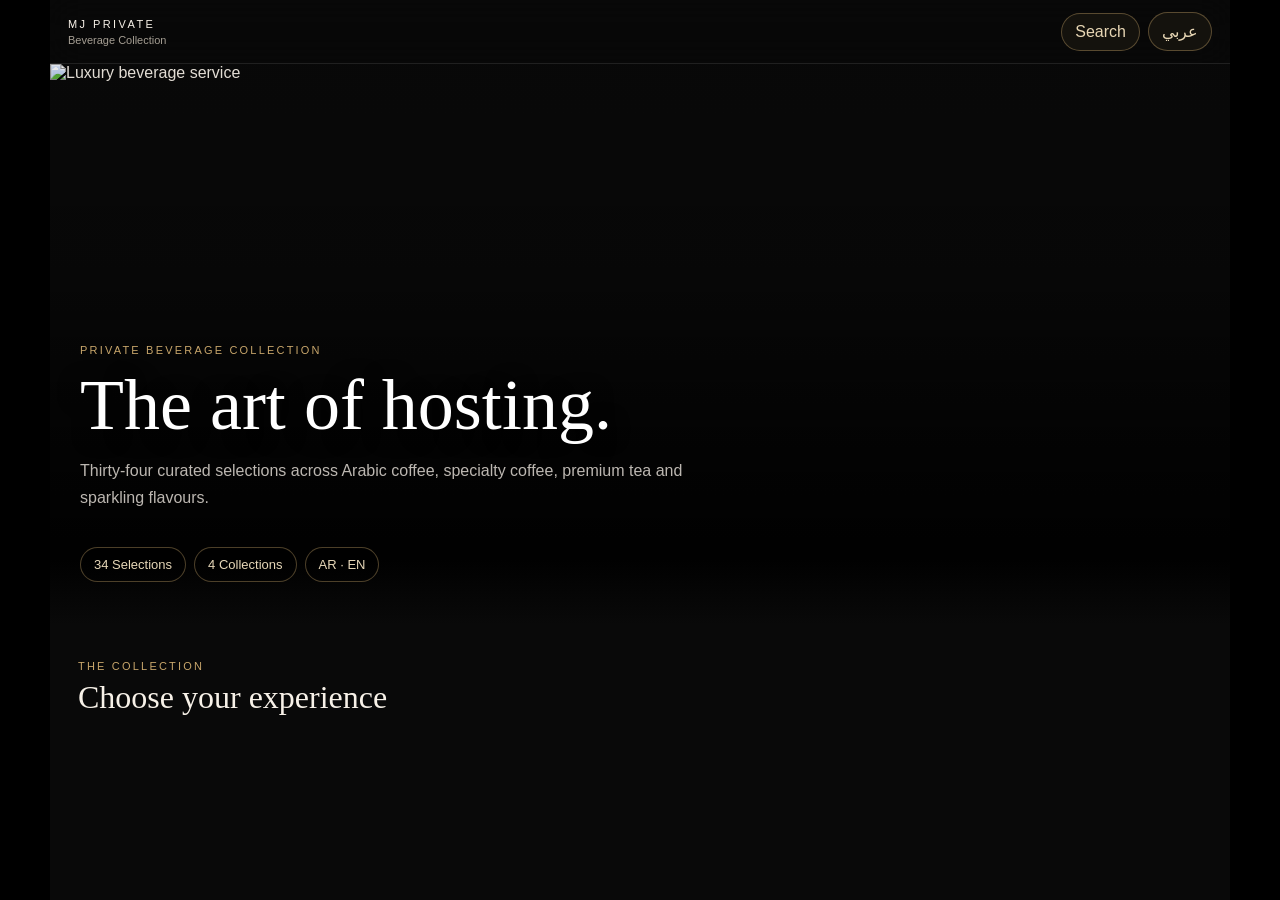
==== beverage-menu/index.html @ 1d6dca9a "Add interactive beverage menu page" ====
<!doctype html>
<html lang="en">
<head>
<meta charset="utf-8">
<meta name="viewport" content="width=device-width,initial-scale=1,viewport-fit=cover">
<meta name="theme-color" content="#090909">
<meta name="apple-mobile-web-app-capable" content="yes">
<meta name="apple-mobile-web-app-status-bar-style" content="black-translucent">
<meta name="apple-mobile-web-app-title" content="MJ Beverage">
<title>MJ Private Beverage Collection</title>
<style>
:root{--bg:#090909;--panel:#101010;--text:#f7f1e8;--muted:#a59e93;--gold:#c8a66b;--line:rgba(255,255,255,.10)}
*{box-sizing:border-box}html{background:#000}body{margin:0;background:#000;color:var(--text);font-family:-apple-system,BlinkMacSystemFont,"SF Pro Display","Segoe UI",sans-serif}button,input{font:inherit}button{color:inherit}.app{min-height:100svh;background:var(--bg);max-width:1180px;margin:auto;overflow:hidden}.top{position:sticky;top:0;z-index:30;display:flex;align-items:center;justify-content:space-between;padding:calc(12px + env(safe-area-inset-top)) 18px 12px;background:rgba(8,8,8,.78);backdrop-filter:blur(18px);border-bottom:1px solid var(--line)}.brand{font-size:11px;letter-spacing:.22em}.crumb{font-size:11px;color:var(--muted);margin-top:4px}.actions{display:flex;gap:8px;align-items:center}.pill,.back{border:1px solid rgba(200,166,107,.38);background:rgba(200,166,107,.07);color:#e7d6b4;border-radius:999px;padding:9px 13px}.back{width:38px;height:38px;padding:0}.hero{position:relative;min-height:64svh;overflow:hidden}.hero img{position:absolute;inset:0;width:100%;height:100%;object-fit:cover}.hero:after{content:"";position:absolute;inset:0;background:linear-gradient(180deg,rgba(0,0,0,.08),rgba(0,0,0,.20) 35%,rgba(0,0,0,.93) 88%,#090909)}.heroCopy{position:relative;z-index:2;min-height:64svh;padding:30px 22px;display:flex;flex-direction:column;justify-content:flex-end}.eyebrow{font-size:11px;letter-spacing:.20em;text-transform:uppercase;color:var(--gold)}h1,h2,h3{font-family:Georgia,"Times New Roman",serif;font-weight:400;margin:0}.hero h1{font-size:clamp(42px,11vw,72px);line-height:.98;margin-top:14px;text-shadow:0 4px 22px #000;color:#fff}.lead{color:rgba(247,241,232,.76);line-height:1.7;max-width:620px}.metrics{display:flex;gap:8px;flex-wrap:wrap;margin-top:20px}.chip{border:1px solid rgba(200,166,107,.38);border-radius:999px;padding:9px 13px;color:#e6d7b8;font-size:13px;background:rgba(0,0,0,.24)}.section{padding:28px 18px 40px}.sectionTitle{font-size:32px;margin-top:7px}.grid{display:grid;grid-template-columns:1fr;gap:14px;margin-top:18px}.card{position:relative;min-height:230px;border:1px solid var(--line);border-radius:24px;overflow:hidden;background:#111;text-align:left;padding:0;cursor:pointer}.card img{position:absolute;inset:0;width:100%;height:100%;object-fit:cover;transition:transform .7s ease}.card:after{content:"";position:absolute;inset:0;background:linear-gradient(180deg,rgba(0,0,0,.04),rgba(0,0,0,.28) 42%,rgba(0,0,0,.94))}.cardCopy{position:absolute;z-index:2;left:18px;right:18px;bottom:17px}.cardTitle{font-family:Georgia,serif;font-size:30px;margin-top:7px}.cardText{color:rgba(255,255,255,.62);font-size:14px;margin-top:7px;line-height:1.5}.subGrid{display:grid;grid-template-columns:1fr;gap:12px;margin-top:18px}.subCard{background:#111;border:1px solid var(--line);border-radius:20px;padding:18px;text-align:left;cursor:pointer}.subCard h3{font-size:24px;margin-top:7px}.subCard p{margin:8px 0 0;color:var(--muted);line-height:1.55;font-size:14px}.list{margin-top:18px}.row{display:grid;grid-template-columns:72px 1fr auto;gap:12px;align-items:center;width:100%;padding:13px 0;border:0;border-bottom:1px solid var(--line);background:transparent;text-align:left;cursor:pointer}.thumb{width:72px;height:72px;border-radius:18px;object-fit:cover;border:1px solid var(--line)}.name{font-size:16px}.meta{font-size:12px;color:var(--muted);margin-top:6px;line-height:1.5}.num{font-size:11px;color:var(--gold);border:1px solid rgba(200,166,107,.30);padding:6px 8px;border-radius:999px}.detailHero{height:42svh;min-height:280px;position:relative;overflow:hidden}.detailHero img{width:100%;height:100%;object-fit:cover}.detailHero:after{content:"";position:absolute;inset:0;background:linear-gradient(180deg,rgba(0,0,0,.03),rgba(0,0,0,.18) 55%,#090909)}.detailHead{position:relative;margin-top:-92px;padding:0 18px 20px;z-index:3}.detailHead h2{font-size:42px;line-height:1.05;margin-top:8px}.tags{display:flex;flex-wrap:wrap;gap:7px;margin-top:14px}.tag{font-size:11px;color:#c8c0b5;border:1px solid var(--line);border-radius:999px;padding:6px 9px}.story{margin:12px 18px;border:1px solid var(--line);background:#111;border-radius:22px;padding:18px}.story h3{font-size:25px;margin-top:7px}.story p{color:var(--muted);line-height:1.7;font-size:14px}.profile{display:grid;grid-template-columns:1fr 1fr;gap:10px;margin-top:14px}.box{border:1px solid var(--line);background:#0d0d0d;border-radius:17px;padding:13px}.box small{display:block;color:#777;margin-bottom:5px}.hidden{display:none!important}.searchWrap{padding:22px 18px}.search{width:100%;border:1px solid var(--line);border-radius:16px;background:#111;color:#fff;padding:13px 15px;outline:none}[dir=rtl] .card,[dir=rtl] .subCard,[dir=rtl] .row{text-align:right}@media(min-width:700px){.grid,.subGrid{grid-template-columns:1fr 1fr}.section{padding:36px 28px 52px}.heroCopy{padding:42px 30px}.hero,.heroCopy{min-height:560px}}
</style>
</head>
<body>
<div id="app" class="app" dir="ltr">
<header class="top"><div style="display:flex;gap:10px;align-items:center"><button id="back" class="back hidden">←</button><div><div class="brand">MJ PRIVATE</div><div id="crumb" class="crumb">Beverage Collection</div></div></div><div class="actions"><button id="searchBtn" class="pill">Search</button><button id="langBtn" class="pill">عربي</button></div></header>
<main id="homeView"><section class="hero"><img src="https://ayncafe.com/images/about-hero.jpg" alt="Luxury beverage service"><div class="heroCopy"><div id="heroEye" class="eyebrow">Private Beverage Collection</div><h1 id="heroTitle">The art of hosting.</h1><p id="heroText" class="lead">Thirty-four curated selections across Arabic coffee, specialty coffee, premium tea and sparkling flavours.</p><div class="metrics"><span class="chip">34 Selections</span><span class="chip">4 Collections</span><span class="chip">AR · EN</span></div></div></section><section class="section"><div id="collectionEye" class="eyebrow">The Collection</div><h2 id="collectionTitle" class="sectionTitle">Choose your experience</h2><div id="catGrid" class="grid"></div></section></main>
<main id="catView" class="hidden"><section class="hero"><img id="catImg" src="" alt=""><div class="heroCopy"><div id="catCount" class="eyebrow"></div><h1 id="catTitle"></h1><p id="catDesc" class="lead"></p></div></section><section class="section"><div id="subEye" class="eyebrow">Explore the collection</div><div id="subGrid" class="subGrid"></div></section></main>
<main id="subView" class="hidden"><section class="section"><div class="eyebrow">Curated Selection</div><h2 id="subTitle" class="sectionTitle"></h2><p id="subDesc" class="lead"></p><div id="prodList" class="list"></div></section></main>
<main id="prodView" class="hidden"><div class="detailHero"><img id="prodImg" src="" alt=""></div><div class="detailHead"><div id="prodSub" class="eyebrow"></div><h2 id="prodTitle"></h2><div id="prodTags" class="tags"></div></div><div class="story"><div id="storyEye" class="eyebrow">Character & Mood</div><h3>The experience</h3><p id="prodDesc"></p></div><div class="story"><div id="profileEye" class="eyebrow">Serving Profile</div><div class="profile"><div class="box"><small id="serveLabel">Best Serve</small><span id="prodServe"></span></div><div class="box"><small id="timeLabel">Best Time</small><span id="prodTime"></span></div></div></div></main>
<main id="searchView" class="hidden"><div class="searchWrap"><div class="eyebrow">Discover</div><h2 class="sectionTitle" id="findTitle">Find your drink</h2><input id="searchInput" class="search" placeholder="Coffee, mint, decaf, evening…"><div id="searchResults" class="list"></div></div></main>
</div>
<script src="menu-data.js"></script>
<script>
const {cats:CATS,images:IMAGES,products:PRODUCTS}=window.MJ_MENU;const app=document.getElementById('app'),back=document.getElementById('back'),crumb=document.getElementById('crumb'),langBtn=document.getElementById('langBtn'),searchBtn=document.getElementById('searchBtn');const views={home:homeView,cat:catView,sub:subView,prod:prodView,search:searchView};let lang='en',stack=[{view:'home'}];function show(n){Object.values(views).forEach(v=>v.classList.add('hidden'));views[n].classList.remove('hidden');back.classList.toggle('hidden',n==='home');scrollTo({top:0,behavior:'smooth'})}function cc(k){return PRODUCTS.filter(p=>p.cat===k).length}function renderHome(){catGrid.innerHTML='';Object.entries(CATS).forEach(([k,c],i)=>{const b=document.createElement('button');b.className='card';b.innerHTML=`<img src="${IMAGES[k]}" alt=""><div class="cardCopy"><div class="eyebrow">0${i+1} · ${cc(k)} ${lang==='ar'?'اختيار':'selections'}</div><div class="cardTitle">${lang==='ar'?c.ar:c.en}</div><div class="cardText">${lang==='ar'?c.subAr:c.subEn}</div></div>`;b.onclick=()=>openCat(k);catGrid.appendChild(b)})}function openCat(k,p=true){if(p)stack.push({view:'cat',key:k});const c=CATS[k];catImg.src=IMAGES[k];catTitle.textContent=lang==='ar'?c.ar:c.en;catDesc.textContent=lang==='ar'?c.subAr:c.subEn;catCount.textContent=`${cc(k)} ${lang==='ar'?'اختيار':'selections'}`;const groups=[...new Set(PRODUCTS.filter(x=>x.cat===k).map(x=>lang==='ar'?x.subAr:x.subEn))];subGrid.innerHTML='';groups.forEach(g=>{const items=PRODUCTS.filter(x=>x.cat===k&&(lang==='ar'?x.subAr:x.subEn)===g),b=document.createElement('button');b.className='subCard';b.innerHTML=`<div class="eyebrow">${items.length} ${lang==='ar'?'اختيارات':'selections'}</div><h3>${g}</h3><p>${items.slice(0,3).map(x=>lang==='ar'?x.nameAr:x.nameEn).join(' · ')}</p>`;b.onclick=()=>openSub(k,g);subGrid.appendChild(b)});crumb.textContent=lang==='ar'?c.ar:c.en;show('cat')}function openSub(k,g,p=true){if(p)stack.push({view:'sub',key:k,group:g});const items=PRODUCTS.filter(x=>x.cat===k&&(lang==='ar'?x.subAr:x.subEn)===g);subTitle.textContent=g;subDesc.textContent=lang==='ar'?CATS[k].subAr:CATS[k].subEn;prodList.innerHTML='';items.forEach((x,i)=>{const b=document.createElement('button');b.className='row';b.innerHTML=`<img class="thumb" src="${IMAGES[k]}" alt=""><div><div class="name">${lang==='ar'?x.nameAr:x.nameEn}</div><div class="meta">${lang==='ar'?x.profileAr:x.profileEn}</div></div><span class="num">${String(i+1).padStart(2,'0')}</span>`;b.onclick=()=>openProd(PRODUCTS.indexOf(x));prodList.appendChild(b)});crumb.textContent=g;show('sub')}function openProd(i,p=true){const x=PRODUCTS[i];if(p)stack.push({view:'prod',index:i});prodImg.src=IMAGES[x.cat];prodSub.textContent=lang==='ar'?x.subAr:x.subEn;prodTitle.textContent=lang==='ar'?x.nameAr:x.nameEn;prodDesc.textContent=lang==='ar'?x.descAr:x.descEn;prodServe.textContent=lang==='ar'?x.serveAr:x.serveEn;prodTime.textContent=lang==='ar'?x.timeAr:x.timeEn;prodTags.innerHTML='';(lang==='ar'?x.profileAr:x.profileEn).split('·').forEach(t=>{const s=document.createElement('span');s.className='tag';s.textContent=t.trim();prodTags.appendChild(s)});crumb.textContent=lang==='ar'?x.nameAr:x.nameEn;show('prod')}function restore(s){if(s.view==='home')show('home');else if(s.view==='cat')openCat(s.key,false);else if(s.view==='sub')openSub(s.key,s.group,false);else if(s.view==='prod')openProd(s.index,false);else show('search')}back.onclick=()=>{if(stack.length>1)stack.pop();restore(stack[stack.length-1])};langBtn.onclick=()=>{lang=lang==='en'?'ar':'en';app.dir=lang==='ar'?'rtl':'ltr';langBtn.textContent=lang==='ar'?'EN':'عربي';searchBtn.textContent=lang==='ar'?'بحث':'Search';heroEye.textContent=lang==='ar'?'مجموعة المشروبات الخاصة':'Private Beverage Collection';heroTitle.textContent=lang==='ar'?'فن الضيافة.':'The art of hosting.';heroText.textContent=lang==='ar'?'أربعة وثلاثون اختيارًا منتقى بين القهوة العربية والقهوة المختصة والشاي الفاخر والنكهات الغازية.':'Thirty-four curated selections across Arabic coffee, specialty coffee, premium tea and sparkling flavours.';collectionEye.textContent=lang==='ar'?'المجموعة':'The Collection';collectionTitle.textContent=lang==='ar'?'اختر تجربتك':'Choose your experience';subEye.textContent=lang==='ar'?'استكشف المجموعة':'Explore the collection';storyEye.textContent=lang==='ar'?'الشخصية والإيحاء':'Character & Mood';profileEye.textContent=lang==='ar'?'ملف التقديم':'Serving Profile';serveLabel.textContent=lang==='ar'?'أفضل تقديم':'Best Serve';timeLabel.textContent=lang==='ar'?'أفضل وقت':'Best Time';findTitle.textContent=lang==='ar'?'ابحث عن مشروبك':'Find your drink';renderHome();restore(stack[stack.length-1])};searchBtn.onclick=()=>{stack.push({view:'search'});show('search')};searchInput.oninput=()=>{const q=searchInput.value.toLowerCase();searchResults.innerHTML='';if(!q)return;PRODUCTS.filter(x=>Object.values(x).join(' ').toLowerCase().includes(q)).forEach(x=>{const b=document.createElement('button');b.className='row';b.innerHTML=`<img class="thumb" src="${IMAGES[x.cat]}" alt=""><div><div class="name">${lang==='ar'?x.nameAr:x.nameEn}</div><div class="meta">${lang==='ar'?x.profileAr:x.profileEn}</div></div><span class="num">›</span>`;b.onclick=()=>openProd(PRODUCTS.indexOf(x));searchResults.appendChild(b)})};renderHome();
</script>
</body></html>
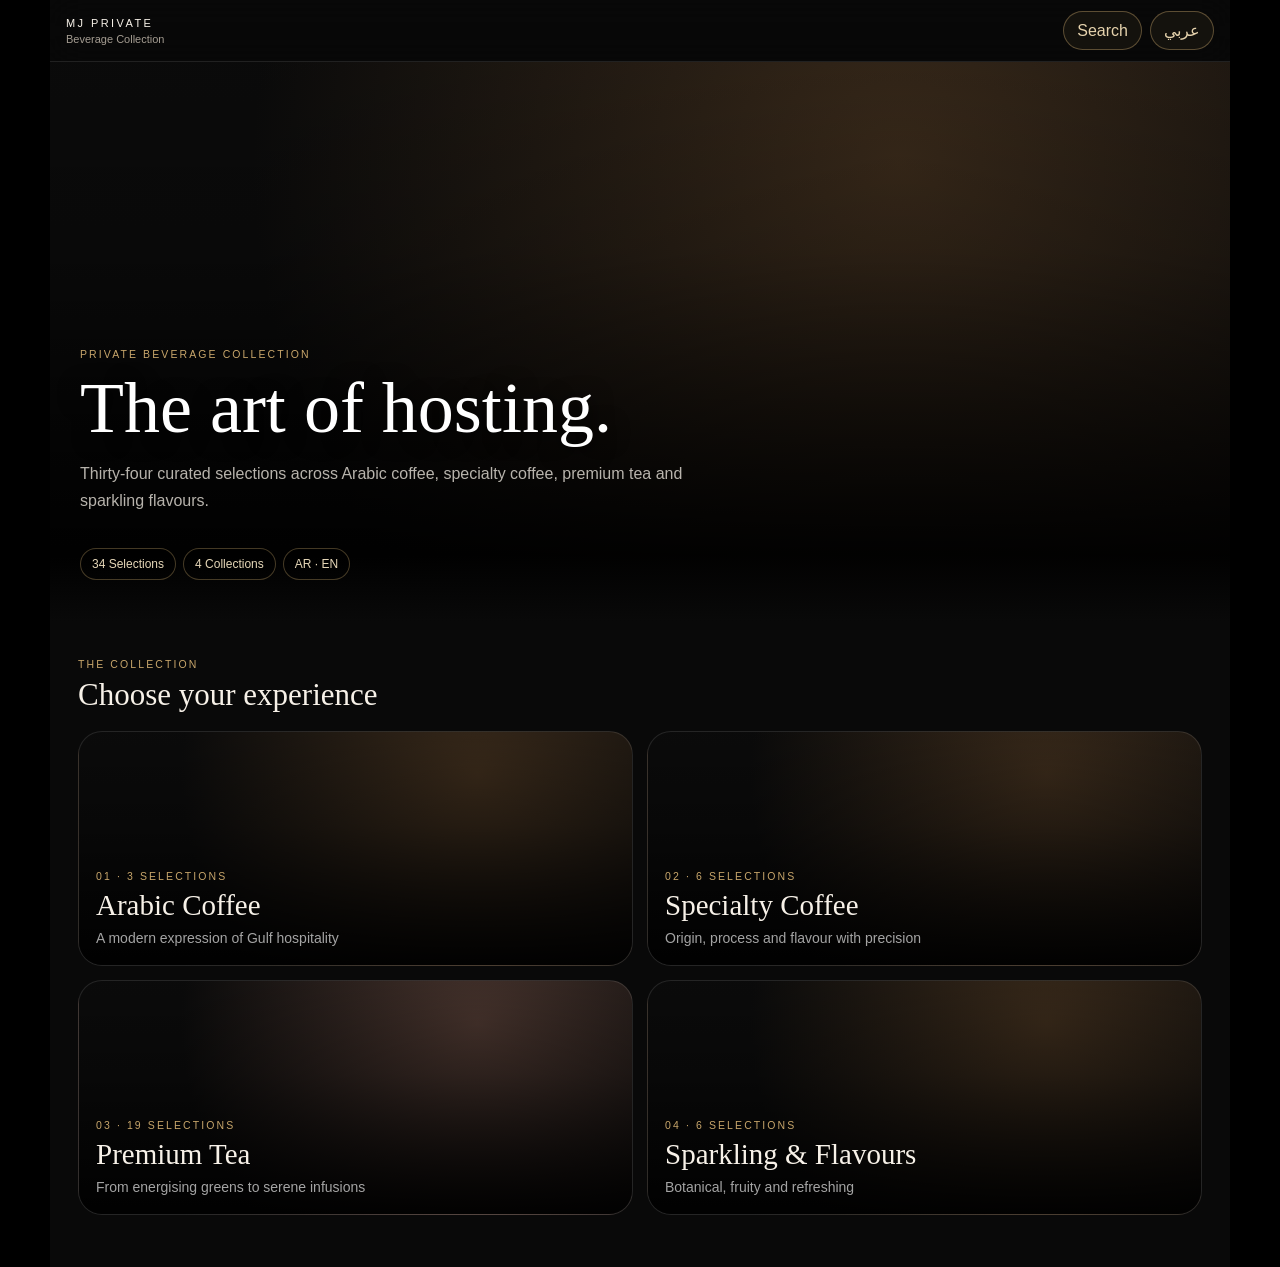
==== commit 335a3c3b: "Simplify category pages and add complete product/preparation views" ====
--- a/beverage-menu/index.html
+++ b/beverage-menu/index.html
@@ -9,21 +9,45 @@
 <meta name="apple-mobile-web-app-title" content="MJ Beverage">
 <title>MJ Private Beverage Collection</title>
 <style>
-:root{--bg:#090909;--panel:#101010;--text:#f7f1e8;--muted:#a59e93;--gold:#c8a66b;--line:rgba(255,255,255,.10)}
-*{box-sizing:border-box}html{background:#000}body{margin:0;background:#000;color:var(--text);font-family:-apple-system,BlinkMacSystemFont,"SF Pro Display","Segoe UI",sans-serif}button,input{font:inherit}button{color:inherit}.app{min-height:100svh;background:var(--bg);max-width:1180px;margin:auto;overflow:hidden}.top{position:sticky;top:0;z-index:30;display:flex;align-items:center;justify-content:space-between;padding:calc(12px + env(safe-area-inset-top)) 18px 12px;background:rgba(8,8,8,.78);backdrop-filter:blur(18px);border-bottom:1px solid var(--line)}.brand{font-size:11px;letter-spacing:.22em}.crumb{font-size:11px;color:var(--muted);margin-top:4px}.actions{display:flex;gap:8px;align-items:center}.pill,.back{border:1px solid rgba(200,166,107,.38);background:rgba(200,166,107,.07);color:#e7d6b4;border-radius:999px;padding:9px 13px}.back{width:38px;height:38px;padding:0}.hero{position:relative;min-height:64svh;overflow:hidden}.hero img{position:absolute;inset:0;width:100%;height:100%;object-fit:cover}.hero:after{content:"";position:absolute;inset:0;background:linear-gradient(180deg,rgba(0,0,0,.08),rgba(0,0,0,.20) 35%,rgba(0,0,0,.93) 88%,#090909)}.heroCopy{position:relative;z-index:2;min-height:64svh;padding:30px 22px;display:flex;flex-direction:column;justify-content:flex-end}.eyebrow{font-size:11px;letter-spacing:.20em;text-transform:uppercase;color:var(--gold)}h1,h2,h3{font-family:Georgia,"Times New Roman",serif;font-weight:400;margin:0}.hero h1{font-size:clamp(42px,11vw,72px);line-height:.98;margin-top:14px;text-shadow:0 4px 22px #000;color:#fff}.lead{color:rgba(247,241,232,.76);line-height:1.7;max-width:620px}.metrics{display:flex;gap:8px;flex-wrap:wrap;margin-top:20px}.chip{border:1px solid rgba(200,166,107,.38);border-radius:999px;padding:9px 13px;color:#e6d7b8;font-size:13px;background:rgba(0,0,0,.24)}.section{padding:28px 18px 40px}.sectionTitle{font-size:32px;margin-top:7px}.grid{display:grid;grid-template-columns:1fr;gap:14px;margin-top:18px}.card{position:relative;min-height:230px;border:1px solid var(--line);border-radius:24px;overflow:hidden;background:#111;text-align:left;padding:0;cursor:pointer}.card img{position:absolute;inset:0;width:100%;height:100%;object-fit:cover;transition:transform .7s ease}.card:after{content:"";position:absolute;inset:0;background:linear-gradient(180deg,rgba(0,0,0,.04),rgba(0,0,0,.28) 42%,rgba(0,0,0,.94))}.cardCopy{position:absolute;z-index:2;left:18px;right:18px;bottom:17px}.cardTitle{font-family:Georgia,serif;font-size:30px;margin-top:7px}.cardText{color:rgba(255,255,255,.62);font-size:14px;margin-top:7px;line-height:1.5}.subGrid{display:grid;grid-template-columns:1fr;gap:12px;margin-top:18px}.subCard{background:#111;border:1px solid var(--line);border-radius:20px;padding:18px;text-align:left;cursor:pointer}.subCard h3{font-size:24px;margin-top:7px}.subCard p{margin:8px 0 0;color:var(--muted);line-height:1.55;font-size:14px}.list{margin-top:18px}.row{display:grid;grid-template-columns:72px 1fr auto;gap:12px;align-items:center;width:100%;padding:13px 0;border:0;border-bottom:1px solid var(--line);background:transparent;text-align:left;cursor:pointer}.thumb{width:72px;height:72px;border-radius:18px;object-fit:cover;border:1px solid var(--line)}.name{font-size:16px}.meta{font-size:12px;color:var(--muted);margin-top:6px;line-height:1.5}.num{font-size:11px;color:var(--gold);border:1px solid rgba(200,166,107,.30);padding:6px 8px;border-radius:999px}.detailHero{height:42svh;min-height:280px;position:relative;overflow:hidden}.detailHero img{width:100%;height:100%;object-fit:cover}.detailHero:after{content:"";position:absolute;inset:0;background:linear-gradient(180deg,rgba(0,0,0,.03),rgba(0,0,0,.18) 55%,#090909)}.detailHead{position:relative;margin-top:-92px;padding:0 18px 20px;z-index:3}.detailHead h2{font-size:42px;line-height:1.05;margin-top:8px}.tags{display:flex;flex-wrap:wrap;gap:7px;margin-top:14px}.tag{font-size:11px;color:#c8c0b5;border:1px solid var(--line);border-radius:999px;padding:6px 9px}.story{margin:12px 18px;border:1px solid var(--line);background:#111;border-radius:22px;padding:18px}.story h3{font-size:25px;margin-top:7px}.story p{color:var(--muted);line-height:1.7;font-size:14px}.profile{display:grid;grid-template-columns:1fr 1fr;gap:10px;margin-top:14px}.box{border:1px solid var(--line);background:#0d0d0d;border-radius:17px;padding:13px}.box small{display:block;color:#777;margin-bottom:5px}.hidden{display:none!important}.searchWrap{padding:22px 18px}.search{width:100%;border:1px solid var(--line);border-radius:16px;background:#111;color:#fff;padding:13px 15px;outline:none}[dir=rtl] .card,[dir=rtl] .subCard,[dir=rtl] .row{text-align:right}@media(min-width:700px){.grid,.subGrid{grid-template-columns:1fr 1fr}.section{padding:36px 28px 52px}.heroCopy{padding:42px 30px}.hero,.heroCopy{min-height:560px}}
+:root{--bg:#090909;--text:#f7f1e8;--muted:#a59d92;--gold:#c8a66b;--gold2:#e6d3ad;--line:rgba(255,255,255,.105)}
+*{box-sizing:border-box}html{background:#000}body{margin:0;background:#000;color:var(--text);font-family:-apple-system,BlinkMacSystemFont,"SF Pro Display","Segoe UI",sans-serif}button,input{font:inherit}button{color:inherit}.app{min-height:100svh;background:var(--bg);max-width:1180px;margin:auto;overflow:hidden}.hidden{display:none!important}
+.top{position:sticky;top:0;z-index:40;display:flex;align-items:center;justify-content:space-between;gap:10px;padding:calc(11px + env(safe-area-inset-top)) 16px 11px;background:rgba(8,8,8,.78);backdrop-filter:blur(18px);border-bottom:1px solid var(--line)}.brand{font-size:11px;letter-spacing:.22em}.crumb{font-size:11px;color:var(--muted);margin-top:4px;max-width:170px;white-space:nowrap;overflow:hidden;text-overflow:ellipsis}.actions{display:flex;gap:8px}.pill,.back{border:1px solid rgba(200,166,107,.4);background:rgba(200,166,107,.07);color:var(--gold2);border-radius:999px;padding:9px 13px}.back{width:38px;height:38px;padding:0}
+.hero{position:relative;min-height:62svh;overflow:hidden;background:#111}.hero img{position:absolute;inset:0;width:100%;height:100%;object-fit:cover}.hero:after{content:"";position:absolute;inset:0;background:linear-gradient(180deg,rgba(0,0,0,.06),rgba(0,0,0,.2) 34%,rgba(0,0,0,.93) 88%,#090909)}.heroCopy{position:relative;z-index:2;min-height:62svh;padding:30px 20px;display:flex;flex-direction:column;justify-content:flex-end}.eyebrow{font-size:10.5px;letter-spacing:.2em;text-transform:uppercase;color:var(--gold)}h1,h2,h3{font-family:Georgia,"Times New Roman",serif;font-weight:400;margin:0}.hero h1{font-size:clamp(42px,11vw,72px);line-height:1;margin-top:12px;color:#fff;text-shadow:0 4px 22px #000}.lead{color:rgba(247,241,232,.74);line-height:1.7;max-width:650px}
+.metrics,.tags{display:flex;gap:7px;flex-wrap:wrap;margin-top:18px}.chip,.tag{border:1px solid rgba(200,166,107,.34);border-radius:999px;padding:8px 11px;color:#e6d7b8;font-size:12px;background:rgba(0,0,0,.24)}.tag{padding:6px 9px;color:#c9c0b4;border-color:var(--line)}
+.section{padding:28px 16px 42px}.sectionTitle{font-size:31px;margin-top:7px}.grid{display:grid;grid-template-columns:1fr;gap:14px;margin-top:18px}.card{position:relative;min-height:235px;border:1px solid var(--line);border-radius:24px;overflow:hidden;background:#111;text-align:left;padding:0;cursor:pointer}.card img{position:absolute;inset:0;width:100%;height:100%;object-fit:cover;transition:transform .7s ease}.card:hover img{transform:scale(1.035)}.card:after{content:"";position:absolute;inset:0;background:linear-gradient(180deg,rgba(0,0,0,.05),rgba(0,0,0,.28) 40%,rgba(0,0,0,.94))}.cardCopy{position:absolute;z-index:2;left:17px;right:17px;bottom:16px}.cardTitle{font-family:Georgia,serif;font-size:29px;margin-top:7px}.cardText{color:rgba(255,255,255,.64);font-size:14px;margin-top:6px;line-height:1.5}
+.group{margin-top:30px}.group:first-child{margin-top:8px}.groupHead{display:flex;align-items:flex-end;justify-content:space-between;gap:12px;padding-bottom:12px;border-bottom:1px solid var(--line)}.groupHead h3{font-size:27px;margin-top:5px}.count{font-size:11px;color:var(--gold)}
+.productGrid{display:grid;grid-template-columns:1fr;gap:10px;margin-top:12px}.productCard{display:grid;grid-template-columns:76px 1fr auto;gap:12px;align-items:center;padding:10px;border:1px solid var(--line);border-radius:20px;background:#101010;text-align:left;cursor:pointer}.productCard:hover{border-color:rgba(200,166,107,.45);background:#13110e}.thumb{width:76px;height:76px;border-radius:16px;object-fit:cover}.pname{font-size:15px}.pmeta{font-size:12px;color:var(--muted);line-height:1.5;margin-top:5px}.arrow{color:var(--gold);font-size:18px}
+.detailVisual{position:relative;height:42svh;min-height:285px;overflow:hidden}.detailVisual img{width:100%;height:100%;object-fit:cover}.detailVisual:after{content:"";position:absolute;inset:0;background:linear-gradient(180deg,rgba(0,0,0,.04),rgba(0,0,0,.2) 54%,#090909)}.detailHead{position:relative;z-index:3;margin-top:-88px;padding:0 17px 18px}.detailHead h2{font-size:42px;line-height:1.05;margin-top:8px;color:#fff}.detailLead{color:#b9b1a6;line-height:1.68;font-size:14px;margin-top:12px}
+.block{margin:12px 16px;border:1px solid var(--line);border-radius:22px;background:#111;padding:17px}.blockTitle{font-family:Georgia,serif;font-size:25px;margin-top:7px}.facts{margin-top:12px}.fact{display:grid;grid-template-columns:minmax(92px,34%) 1fr;gap:12px;padding:10px 0;border-bottom:1px solid rgba(255,255,255,.075)}.fact:last-child{border-bottom:0}.factKey{color:#7f786f;font-size:12px}.factVal{font-size:13px;line-height:1.5}
+.prepTop{display:flex;align-items:center;justify-content:space-between;gap:12px}.device{font-size:12px;color:var(--gold2);border:1px solid rgba(200,166,107,.25);border-radius:999px;padding:7px 10px}.segLabel{font-size:11px;color:#817a72;margin:16px 0 7px}.segments{display:flex;gap:7px;overflow:auto;padding-bottom:2px}.seg{flex:0 0 auto;border:1px solid var(--line);background:#0d0d0d;border-radius:999px;padding:9px 13px;font-size:12px;color:#aaa}.seg.active{border-color:rgba(200,166,107,.65);background:rgba(200,166,107,.11);color:#f0dec0}.recipeBox{margin-top:14px;border:1px solid rgba(200,166,107,.22);border-radius:18px;background:#0d0d0d;padding:14px}.recipeName{font-family:Georgia,serif;font-size:20px}.recipeMeta{font-size:12px;color:var(--muted);line-height:1.6;margin-top:7px}.recipeAction{display:flex;gap:8px;flex-wrap:wrap;margin-top:12px}.primary{border:1px solid rgba(200,166,107,.52);background:rgba(200,166,107,.11);color:#f0dec0;border-radius:14px;padding:11px 14px;font-size:12px;text-decoration:none}.primary[disabled]{opacity:.45}.note{font-size:11px;line-height:1.55;color:#777;margin-top:10px}
+.searchWrap{padding:22px 16px 42px}.search{width:100%;border:1px solid var(--line);border-radius:16px;background:#111;color:#fff;padding:13px 15px;outline:none;margin-top:14px}
+[dir=rtl] .card,[dir=rtl] .productCard{text-align:right}[dir=rtl] .fact{grid-template-columns:1fr minmax(92px,34%)}[dir=rtl] .factKey{order:2}[dir=rtl] .factVal{order:1}
+@media(min-width:700px){.grid,.productGrid{grid-template-columns:1fr 1fr}.section{padding:36px 28px 52px}.heroCopy{padding:42px 30px}.hero,.heroCopy{min-height:560px}.block{margin-left:28px;margin-right:28px}.detailHead{padding-left:28px;padding-right:28px}}
 </style>
 </head>
 <body>
 <div id="app" class="app" dir="ltr">
-<header class="top"><div style="display:flex;gap:10px;align-items:center"><button id="back" class="back hidden">←</button><div><div class="brand">MJ PRIVATE</div><div id="crumb" class="crumb">Beverage Collection</div></div></div><div class="actions"><button id="searchBtn" class="pill">Search</button><button id="langBtn" class="pill">عربي</button></div></header>
-<main id="homeView"><section class="hero"><img src="https://ayncafe.com/images/about-hero.jpg" alt="Luxury beverage service"><div class="heroCopy"><div id="heroEye" class="eyebrow">Private Beverage Collection</div><h1 id="heroTitle">The art of hosting.</h1><p id="heroText" class="lead">Thirty-four curated selections across Arabic coffee, specialty coffee, premium tea and sparkling flavours.</p><div class="metrics"><span class="chip">34 Selections</span><span class="chip">4 Collections</span><span class="chip">AR · EN</span></div></div></section><section class="section"><div id="collectionEye" class="eyebrow">The Collection</div><h2 id="collectionTitle" class="sectionTitle">Choose your experience</h2><div id="catGrid" class="grid"></div></section></main>
-<main id="catView" class="hidden"><section class="hero"><img id="catImg" src="" alt=""><div class="heroCopy"><div id="catCount" class="eyebrow"></div><h1 id="catTitle"></h1><p id="catDesc" class="lead"></p></div></section><section class="section"><div id="subEye" class="eyebrow">Explore the collection</div><div id="subGrid" class="subGrid"></div></section></main>
-<main id="subView" class="hidden"><section class="section"><div class="eyebrow">Curated Selection</div><h2 id="subTitle" class="sectionTitle"></h2><p id="subDesc" class="lead"></p><div id="prodList" class="list"></div></section></main>
-<main id="prodView" class="hidden"><div class="detailHero"><img id="prodImg" src="" alt=""></div><div class="detailHead"><div id="prodSub" class="eyebrow"></div><h2 id="prodTitle"></h2><div id="prodTags" class="tags"></div></div><div class="story"><div id="storyEye" class="eyebrow">Character & Mood</div><h3>The experience</h3><p id="prodDesc"></p></div><div class="story"><div id="profileEye" class="eyebrow">Serving Profile</div><div class="profile"><div class="box"><small id="serveLabel">Best Serve</small><span id="prodServe"></span></div><div class="box"><small id="timeLabel">Best Time</small><span id="prodTime"></span></div></div></div></main>
-<main id="searchView" class="hidden"><div class="searchWrap"><div class="eyebrow">Discover</div><h2 class="sectionTitle" id="findTitle">Find your drink</h2><input id="searchInput" class="search" placeholder="Coffee, mint, decaf, evening…"><div id="searchResults" class="list"></div></div></main>
+<header class="top"><div style="display:flex;gap:10px;align-items:center"><button id="back" class="back hidden" type="button">←</button><div><div class="brand">MJ PRIVATE</div><div id="crumb" class="crumb">Beverage Collection</div></div></div><div class="actions"><button id="searchBtn" class="pill" type="button">Search</button><button id="langBtn" class="pill" type="button">عربي</button></div></header>
+<main id="homeView"><section class="hero"><img id="homeHeroImg" alt="Luxury beverage service"><div class="heroCopy"><div id="heroEye" class="eyebrow">Private Beverage Collection</div><h1 id="heroTitle">The art of hosting.</h1><p id="heroText" class="lead">Thirty-four curated selections across Arabic coffee, specialty coffee, premium tea and sparkling flavours.</p><div class="metrics"><span class="chip">34 Selections</span><span class="chip">4 Collections</span><span class="chip">AR · EN</span></div></div></section><section class="section"><div id="collectionEye" class="eyebrow">The Collection</div><h2 id="collectionTitle" class="sectionTitle">Choose your experience</h2><div id="catGrid" class="grid"></div></section></main>
+<main id="catView" class="hidden"><section class="hero"><img id="catImg" alt=""><div class="heroCopy"><div id="catCount" class="eyebrow"></div><h1 id="catTitle"></h1><p id="catDesc" class="lead"></p></div></section><section class="section"><div id="catGroups"></div></section></main>
+<main id="prodView" class="hidden"><div class="detailVisual"><img id="prodImg" alt=""></div><div class="detailHead"><div id="prodSub" class="eyebrow"></div><h2 id="prodTitle"></h2><p id="prodDesc" class="detailLead"></p><div id="prodTags" class="tags"></div></div><section class="block"><div id="detailsEye" class="eyebrow">Complete Details</div><div id="facts" class="facts"></div></section><section class="block"><div class="prepTop"><div><div id="prepEye" class="eyebrow">Preparation</div><div id="prepTitle" class="blockTitle">Choose how you want it</div></div><div id="device" class="device"></div></div><div id="modeWrap"><div id="modeLabel" class="segLabel">Style</div><div id="modes" class="segments"></div></div><div id="sizeWrap"><div id="sizeLabel" class="segLabel">Serve size</div><div id="sizes" class="segments"></div></div><div id="recipeBox" class="recipeBox"></div></section></main>
+<main id="searchView" class="hidden"><div class="searchWrap"><div class="eyebrow">Discover</div><h2 id="findTitle" class="sectionTitle">Find your drink</h2><input id="searchInput" class="search" placeholder="Coffee, mint, decaf, evening…"><div id="searchResults" style="margin-top:14px"></div></div></main>
 </div>
-<script src="menu-data.js"></script>
+<script src="menu-data.js"></script><script src="menu-extra.js"></script>
 <script>
-const {cats:CATS,images:IMAGES,products:PRODUCTS}=window.MJ_MENU;const app=document.getElementById('app'),back=document.getElementById('back'),crumb=document.getElementById('crumb'),langBtn=document.getElementById('langBtn'),searchBtn=document.getElementById('searchBtn');const views={home:homeView,cat:catView,sub:subView,prod:prodView,search:searchView};let lang='en',stack=[{view:'home'}];function show(n){Object.values(views).forEach(v=>v.classList.add('hidden'));views[n].classList.remove('hidden');back.classList.toggle('hidden',n==='home');scrollTo({top:0,behavior:'smooth'})}function cc(k){return PRODUCTS.filter(p=>p.cat===k).length}function renderHome(){catGrid.innerHTML='';Object.entries(CATS).forEach(([k,c],i)=>{const b=document.createElement('button');b.className='card';b.innerHTML=`<img src="${IMAGES[k]}" alt=""><div class="cardCopy"><div class="eyebrow">0${i+1} · ${cc(k)} ${lang==='ar'?'اختيار':'selections'}</div><div class="cardTitle">${lang==='ar'?c.ar:c.en}</div><div class="cardText">${lang==='ar'?c.subAr:c.subEn}</div></div>`;b.onclick=()=>openCat(k);catGrid.appendChild(b)})}function openCat(k,p=true){if(p)stack.push({view:'cat',key:k});const c=CATS[k];catImg.src=IMAGES[k];catTitle.textContent=lang==='ar'?c.ar:c.en;catDesc.textContent=lang==='ar'?c.subAr:c.subEn;catCount.textContent=`${cc(k)} ${lang==='ar'?'اختيار':'selections'}`;const groups=[...new Set(PRODUCTS.filter(x=>x.cat===k).map(x=>lang==='ar'?x.subAr:x.subEn))];subGrid.innerHTML='';groups.forEach(g=>{const items=PRODUCTS.filter(x=>x.cat===k&&(lang==='ar'?x.subAr:x.subEn)===g),b=document.createElement('button');b.className='subCard';b.innerHTML=`<div class="eyebrow">${items.length} ${lang==='ar'?'اختيارات':'selections'}</div><h3>${g}</h3><p>${items.slice(0,3).map(x=>lang==='ar'?x.nameAr:x.nameEn).join(' · ')}</p>`;b.onclick=()=>openSub(k,g);subGrid.appendChild(b)});crumb.textContent=lang==='ar'?c.ar:c.en;show('cat')}function openSub(k,g,p=true){if(p)stack.push({view:'sub',key:k,group:g});const items=PRODUCTS.filter(x=>x.cat===k&&(lang==='ar'?x.subAr:x.subEn)===g);subTitle.textContent=g;subDesc.textContent=lang==='ar'?CATS[k].subAr:CATS[k].subEn;prodList.innerHTML='';items.forEach((x,i)=>{const b=document.createElement('button');b.className='row';b.innerHTML=`<img class="thumb" src="${IMAGES[k]}" alt=""><div><div class="name">${lang==='ar'?x.nameAr:x.nameEn}</div><div class="meta">${lang==='ar'?x.profileAr:x.profileEn}</div></div><span class="num">${String(i+1).padStart(2,'0')}</span>`;b.onclick=()=>openProd(PRODUCTS.indexOf(x));prodList.appendChild(b)});crumb.textContent=g;show('sub')}function openProd(i,p=true){const x=PRODUCTS[i];if(p)stack.push({view:'prod',index:i});prodImg.src=IMAGES[x.cat];prodSub.textContent=lang==='ar'?x.subAr:x.subEn;prodTitle.textContent=lang==='ar'?x.nameAr:x.nameEn;prodDesc.textContent=lang==='ar'?x.descAr:x.descEn;prodServe.textContent=lang==='ar'?x.serveAr:x.serveEn;prodTime.textContent=lang==='ar'?x.timeAr:x.timeEn;prodTags.innerHTML='';(lang==='ar'?x.profileAr:x.profileEn).split('·').forEach(t=>{const s=document.createElement('span');s.className='tag';s.textContent=t.trim();prodTags.appendChild(s)});crumb.textContent=lang==='ar'?x.nameAr:x.nameEn;show('prod')}function restore(s){if(s.view==='home')show('home');else if(s.view==='cat')openCat(s.key,false);else if(s.view==='sub')openSub(s.key,s.group,false);else if(s.view==='prod')openProd(s.index,false);else show('search')}back.onclick=()=>{if(stack.length>1)stack.pop();restore(stack[stack.length-1])};langBtn.onclick=()=>{lang=lang==='en'?'ar':'en';app.dir=lang==='ar'?'rtl':'ltr';langBtn.textContent=lang==='ar'?'EN':'عربي';searchBtn.textContent=lang==='ar'?'بحث':'Search';heroEye.textContent=lang==='ar'?'مجموعة المشروبات الخاصة':'Private Beverage Collection';heroTitle.textContent=lang==='ar'?'فن الضيافة.':'The art of hosting.';heroText.textContent=lang==='ar'?'أربعة وثلاثون اختيارًا منتقى بين القهوة العربية والقهوة المختصة والشاي الفاخر والنكهات الغازية.':'Thirty-four curated selections across Arabic coffee, specialty coffee, premium tea and sparkling flavours.';collectionEye.textContent=lang==='ar'?'المجموعة':'The Collection';collectionTitle.textContent=lang==='ar'?'اختر تجربتك':'Choose your experience';subEye.textContent=lang==='ar'?'استكشف المجموعة':'Explore the collection';storyEye.textContent=lang==='ar'?'الشخصية والإيحاء':'Character & Mood';profileEye.textContent=lang==='ar'?'ملف التقديم':'Serving Profile';serveLabel.textContent=lang==='ar'?'أفضل تقديم':'Best Serve';timeLabel.textContent=lang==='ar'?'أفضل وقت':'Best Time';findTitle.textContent=lang==='ar'?'ابحث عن مشروبك':'Find your drink';renderHome();restore(stack[stack.length-1])};searchBtn.onclick=()=>{stack.push({view:'search'});show('search')};searchInput.oninput=()=>{const q=searchInput.value.toLowerCase();searchResults.innerHTML='';if(!q)return;PRODUCTS.filter(x=>Object.values(x).join(' ').toLowerCase().includes(q)).forEach(x=>{const b=document.createElement('button');b.className='row';b.innerHTML=`<img class="thumb" src="${IMAGES[x.cat]}" alt=""><div><div class="name">${lang==='ar'?x.nameAr:x.nameEn}</div><div class="meta">${lang==='ar'?x.profileAr:x.profileEn}</div></div><span class="num">›</span>`;b.onclick=()=>openProd(PRODUCTS.indexOf(x));searchResults.appendChild(b)})};renderHome();
+const D=window.MJ_MENU,E=window.MJ_EXTRA||{imageOverrides:{},products:{}};Object.assign(D.images,E.imageOverrides||{});const {cats:CATS,images:IMAGES,products:PRODUCTS}=D;
+const app=document.getElementById('app'),back=document.getElementById('back'),crumb=document.getElementById('crumb'),langBtn=document.getElementById('langBtn'),searchBtn=document.getElementById('searchBtn');const views={home:homeView,cat:catView,prod:prodView,search:searchView};let lang='en',stack=[{view:'home'}],prep={mode:null,size:null,index:null};const ar=()=>lang==='ar';
+function xtra(x){return E.products[x.nameEn]||{device:x.cat==='tea'?'xBloom Studio + Omni Dripper':x.cat==='specialty'?'xBloom Studio':x.cat==='arabic'?'Zill Coffee Machine':'Manual Mix',facts:[],modes:[],sizes:[],recipeLinks:{}}}
+function show(n){Object.values(views).forEach(v=>v.classList.add('hidden'));views[n].classList.remove('hidden');back.classList.toggle('hidden',n==='home');scrollTo({top:0,behavior:'smooth'})}
+function fallback(img,cat){img.onerror=()=>{img.onerror=null;img.style.display='none';img.parentElement.style.background=cat==='tea'?'radial-gradient(circle at 72% 18%,#49352e,#0b0b0b 67%)':'radial-gradient(circle at 72% 18%,#3b2b1b,#0b0b0b 67%)'}}
+function renderHome(){homeHeroImg.src=IMAGES.arabic;fallback(homeHeroImg,'arabic');catGrid.innerHTML='';Object.entries(CATS).forEach(([k,c],i)=>{const b=document.createElement('button');b.className='card';b.innerHTML=`<img src="${IMAGES[k]}" alt=""><div class="cardCopy"><div class="eyebrow">0${i+1} · ${PRODUCTS.filter(p=>p.cat===k).length} ${ar()?'اختيار':'selections'}</div><div class="cardTitle">${ar()?c.ar:c.en}</div><div class="cardText">${ar()?c.subAr:c.subEn}</div></div>`;fallback(b.querySelector('img'),k);b.onclick=()=>openCat(k);catGrid.appendChild(b)})}
+function pcard(x){const b=document.createElement('button');b.className='productCard';b.innerHTML=`<img class="thumb" src="${IMAGES[x.cat]}" alt=""><div><div class="pname">${ar()?x.nameAr:x.nameEn}</div><div class="pmeta">${ar()?x.profileAr:x.profileEn}</div></div><div class="arrow">›</div>`;fallback(b.querySelector('img'),x.cat);b.onclick=()=>openProd(PRODUCTS.indexOf(x));return b}
+function openCat(k,push=true){if(push)stack.push({view:'cat',key:k});const c=CATS[k],items=PRODUCTS.filter(x=>x.cat===k);catImg.style.display='block';catImg.src=IMAGES[k];fallback(catImg,k);catTitle.textContent=ar()?c.ar:c.en;catDesc.textContent=ar()?c.subAr:c.subEn;catCount.textContent=`${items.length} ${ar()?'اختيار':'selections'}`;const groups=[];items.forEach(x=>{const g=ar()?x.subAr:x.subEn;if(!groups.includes(g))groups.push(g)});catGroups.innerHTML='';groups.forEach(g=>{const gi=items.filter(x=>(ar()?x.subAr:x.subEn)===g),s=document.createElement('section');s.className='group';s.innerHTML=`<div class="groupHead"><div><div class="eyebrow">${ar()?'قسم':'Collection'}</div><h3>${g}</h3></div><div class="count">${gi.length} ${ar()?'اختيارات':'selections'}</div></div><div class="productGrid"></div>`;const grid=s.querySelector('.productGrid');gi.forEach(x=>grid.appendChild(pcard(x)));catGroups.appendChild(s)});crumb.textContent=ar()?c.ar:c.en;show('cat')}
+function openProd(i,push=true){const x=PRODUCTS[i],e=xtra(x);if(push)stack.push({view:'prod',index:i});prep={mode:e.modes[0]||null,size:e.sizes[0]||null,index:i};prodImg.style.display='block';prodImg.src=IMAGES[x.cat];fallback(prodImg,x.cat);prodSub.textContent=ar()?x.subAr:x.subEn;prodTitle.textContent=ar()?x.nameAr:x.nameEn;prodDesc.textContent=ar()?x.descAr:x.descEn;prodTags.innerHTML='';(ar()?x.profileAr:x.profileEn).split('·').forEach(v=>{const s=document.createElement('span');s.className='tag';s.textContent=v.trim();prodTags.appendChild(s)});facts.innerHTML='';const base=[['Best Serve',x.serveEn,'أفضل تقديم',x.serveAr],['Best Time',x.timeEn,'أفضل وقت',x.timeAr]];base.concat(e.facts||[]).forEach(f=>{const r=document.createElement('div');r.className='fact';r.innerHTML=`<div class="factKey">${ar()?f[2]:f[0]}</div><div class="factVal">${ar()?f[3]:f[1]}</div>`;facts.appendChild(r)});device.textContent=e.device;renderPrep(x,e);crumb.textContent=ar()?x.nameAr:x.nameEn;show('prod')}
+function mt(m){return ar()?({hot:'ساخن',iced:'بارد بالثلج',cold:'بارد'}[m]||m):({hot:'Hot',iced:'Iced',cold:'Cold'}[m]||m)}function st(s){if(s==='120')return ar()?'قلاص صغير · 120 ml':'Small glass · 120 ml';if(s==='240')return ar()?'قلاص كبير · 240 ml':'Large glass · 240 ml';if(s==='360')return ar()?'غوري · 360 ml':'Pot · 360 ml';if(s==='finjan')return ar()?'فنجال عربي':'Arabic finjan';return ar()?'قلاص':'Glass'}
+function renderPrep(x,e){modes.innerHTML='';sizes.innerHTML='';modeWrap.classList.toggle('hidden',!e.modes.length);sizeWrap.classList.toggle('hidden',!e.sizes.length);e.modes.forEach(m=>{const b=document.createElement('button');b.className='seg'+(prep.mode===m?' active':'');b.textContent=mt(m);b.onclick=()=>{prep.mode=m;renderPrep(x,e)};modes.appendChild(b)});e.sizes.forEach(s=>{const b=document.createElement('button');b.className='seg'+(prep.size===s?' active':'');b.textContent=st(s);b.onclick=()=>{prep.size=s;renderPrep(x,e)};sizes.appendChild(b)});const key=`${prep.mode}-${prep.size}`,r=e.recipeLinks&&e.recipeLinks[key];if(e.device.includes('xBloom')){recipeBox.innerHTML=`<div class="recipeName">${r&&r.name?r.name:(ar()?'وصفة الجهاز غير مربوطة بعد':'Device recipe not linked yet')}</div><div class="recipeMeta">${ar()?`الجهاز: ${e.device}<br>التقديم: ${mt(prep.mode)} · ${st(prep.size)}`:`Device: ${e.device}<br>Serve: ${mt(prep.mode)} · ${st(prep.size)}`}</div><div class="recipeAction">${r&&r.share?`<a class="primary" href="${r.share}" target="_blank" rel="noopener">${ar()?'فتح الوصفة في xBloom':'Open recipe in xBloom'}</a>`:`<button class="primary" disabled>${ar()?'إرسال إلى xBloom':'Send to xBloom'}</button>`}</div><div class="note">${ar()?'لن أضع أرقام تحضير غير مؤكدة. عند إضافة رابط مشاركة الوصفة من تطبيق xBloom، يفتح الزر الوصفة الرقمية مباشرة.':'No unverified brew numbers are shown. Once the xBloom recipe share link is added, the button opens the digital recipe directly.'}</div>`}else if(e.device.includes('Zill')){recipeBox.innerHTML=`<div class="recipeName">${ar()?'تحضير Zill':'Zill preparation'}</div><div class="recipeMeta">${ar()?'استخدم كبسولة المنتج في ماكينة Zill. الكبسولة الواحدة تعطي تقريبًا 10–12 فنجالًا.':'Use the matching capsule in the Zill machine. One capsule yields approximately 10–12 finjans.'}</div>`}else{recipeBox.innerHTML=`<div class="recipeName">${ar()?'تقديم غازي':'Sparkling serve'}</div><div class="recipeMeta">${ar()?'يُقدّم مع ماء غازي شديد البرودة. نسبة التخفيف الدقيقة غير موثقة في المرجع الحالي.':'Serve with very cold sparkling water. The exact dilution ratio is not documented in the current master reference.'}</div>`}}
+function restore(s){if(s.view==='home'){crumb.textContent=ar()?'مجموعة المشروبات':'Beverage Collection';show('home')}else if(s.view==='cat')openCat(s.key,false);else if(s.view==='prod')openProd(s.index,false);else show('search')}back.onclick=()=>{if(stack.length>1)stack.pop();restore(stack[stack.length-1])};
+langBtn.onclick=()=>{lang=ar()?'en':'ar';app.dir=ar()?'rtl':'ltr';langBtn.textContent=ar()?'EN':'عربي';searchBtn.textContent=ar()?'بحث':'Search';heroEye.textContent=ar()?'مجموعة المشروبات الخاصة':'Private Beverage Collection';heroTitle.textContent=ar()?'فن الضيافة.':'The art of hosting.';heroText.textContent=ar()?'أربعة وثلاثون اختيارًا منتقى بين القهوة العربية والقهوة المختصة والشاي الفاخر والنكهات الغازية.':'Thirty-four curated selections across Arabic coffee, specialty coffee, premium tea and sparkling flavours.';collectionEye.textContent=ar()?'المجموعة':'The Collection';collectionTitle.textContent=ar()?'اختر تجربتك':'Choose your experience';detailsEye.textContent=ar()?'البيانات الكاملة':'Complete Details';prepEye.textContent=ar()?'طريقة التحضير':'Preparation';prepTitle.textContent=ar()?'اختر طريقة التقديم':'Choose how you want it';modeLabel.textContent=ar()?'النوع':'Style';sizeLabel.textContent=ar()?'حجم التقديم':'Serve size';findTitle.textContent=ar()?'ابحث عن مشروبك':'Find your drink';renderHome();restore(stack[stack.length-1])};
+searchBtn.onclick=()=>{stack.push({view:'search'});show('search')};searchInput.oninput=()=>{const q=searchInput.value.trim().toLowerCase();searchResults.innerHTML='';if(!q)return;PRODUCTS.filter(x=>JSON.stringify(x).toLowerCase().includes(q)).forEach(x=>searchResults.appendChild(pcard(x)))};renderHome();show('home');
 </script>
 </body></html>
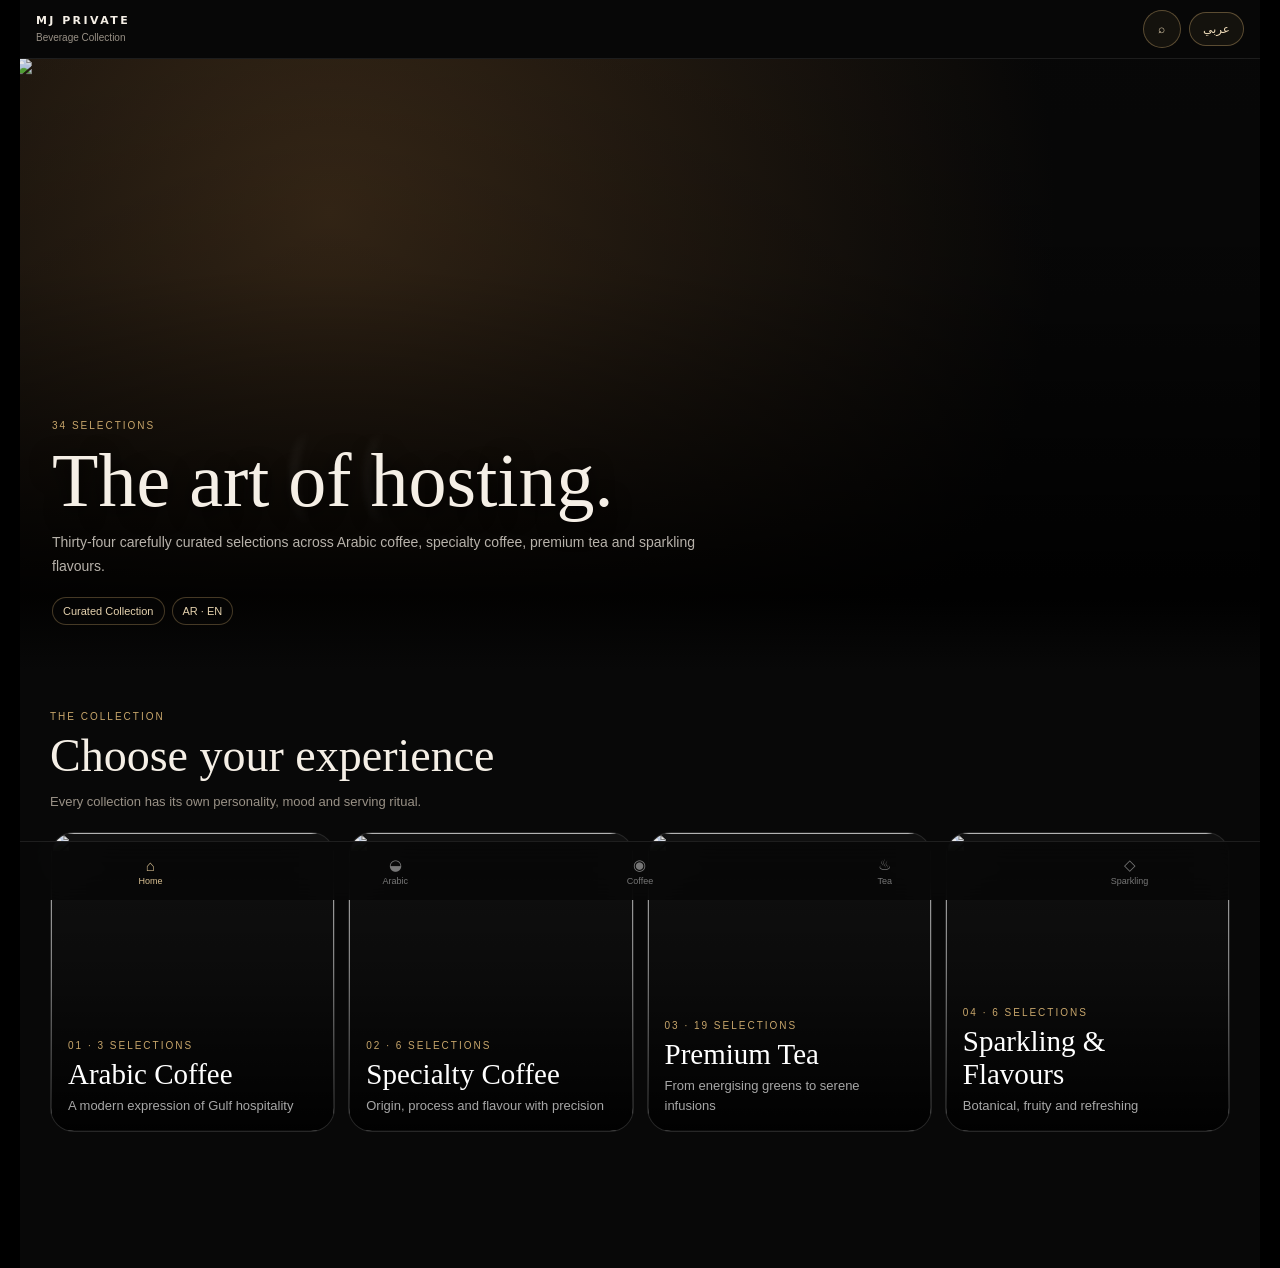
==== commit 903189bb: "Deploy final ultra luxury beverage menu" ====
--- a/beverage-menu/index.html
+++ b/beverage-menu/index.html
@@ -1,53 +1,13 @@
-<!doctype html>
-<html lang="en">
-<head>
-<meta charset="utf-8">
-<meta name="viewport" content="width=device-width,initial-scale=1,viewport-fit=cover">
-<meta name="theme-color" content="#090909">
-<meta name="apple-mobile-web-app-capable" content="yes">
-<meta name="apple-mobile-web-app-status-bar-style" content="black-translucent">
-<meta name="apple-mobile-web-app-title" content="MJ Beverage">
-<title>MJ Private Beverage Collection</title>
-<style>
-:root{--bg:#090909;--text:#f7f1e8;--muted:#a59d92;--gold:#c8a66b;--gold2:#e6d3ad;--line:rgba(255,255,255,.105)}
-*{box-sizing:border-box}html{background:#000}body{margin:0;background:#000;color:var(--text);font-family:-apple-system,BlinkMacSystemFont,"SF Pro Display","Segoe UI",sans-serif}button,input{font:inherit}button{color:inherit}.app{min-height:100svh;background:var(--bg);max-width:1180px;margin:auto;overflow:hidden}.hidden{display:none!important}
-.top{position:sticky;top:0;z-index:40;display:flex;align-items:center;justify-content:space-between;gap:10px;padding:calc(11px + env(safe-area-inset-top)) 16px 11px;background:rgba(8,8,8,.78);backdrop-filter:blur(18px);border-bottom:1px solid var(--line)}.brand{font-size:11px;letter-spacing:.22em}.crumb{font-size:11px;color:var(--muted);margin-top:4px;max-width:170px;white-space:nowrap;overflow:hidden;text-overflow:ellipsis}.actions{display:flex;gap:8px}.pill,.back{border:1px solid rgba(200,166,107,.4);background:rgba(200,166,107,.07);color:var(--gold2);border-radius:999px;padding:9px 13px}.back{width:38px;height:38px;padding:0}
-.hero{position:relative;min-height:62svh;overflow:hidden;background:#111}.hero img{position:absolute;inset:0;width:100%;height:100%;object-fit:cover}.hero:after{content:"";position:absolute;inset:0;background:linear-gradient(180deg,rgba(0,0,0,.06),rgba(0,0,0,.2) 34%,rgba(0,0,0,.93) 88%,#090909)}.heroCopy{position:relative;z-index:2;min-height:62svh;padding:30px 20px;display:flex;flex-direction:column;justify-content:flex-end}.eyebrow{font-size:10.5px;letter-spacing:.2em;text-transform:uppercase;color:var(--gold)}h1,h2,h3{font-family:Georgia,"Times New Roman",serif;font-weight:400;margin:0}.hero h1{font-size:clamp(42px,11vw,72px);line-height:1;margin-top:12px;color:#fff;text-shadow:0 4px 22px #000}.lead{color:rgba(247,241,232,.74);line-height:1.7;max-width:650px}
-.metrics,.tags{display:flex;gap:7px;flex-wrap:wrap;margin-top:18px}.chip,.tag{border:1px solid rgba(200,166,107,.34);border-radius:999px;padding:8px 11px;color:#e6d7b8;font-size:12px;background:rgba(0,0,0,.24)}.tag{padding:6px 9px;color:#c9c0b4;border-color:var(--line)}
-.section{padding:28px 16px 42px}.sectionTitle{font-size:31px;margin-top:7px}.grid{display:grid;grid-template-columns:1fr;gap:14px;margin-top:18px}.card{position:relative;min-height:235px;border:1px solid var(--line);border-radius:24px;overflow:hidden;background:#111;text-align:left;padding:0;cursor:pointer}.card img{position:absolute;inset:0;width:100%;height:100%;object-fit:cover;transition:transform .7s ease}.card:hover img{transform:scale(1.035)}.card:after{content:"";position:absolute;inset:0;background:linear-gradient(180deg,rgba(0,0,0,.05),rgba(0,0,0,.28) 40%,rgba(0,0,0,.94))}.cardCopy{position:absolute;z-index:2;left:17px;right:17px;bottom:16px}.cardTitle{font-family:Georgia,serif;font-size:29px;margin-top:7px}.cardText{color:rgba(255,255,255,.64);font-size:14px;margin-top:6px;line-height:1.5}
-.group{margin-top:30px}.group:first-child{margin-top:8px}.groupHead{display:flex;align-items:flex-end;justify-content:space-between;gap:12px;padding-bottom:12px;border-bottom:1px solid var(--line)}.groupHead h3{font-size:27px;margin-top:5px}.count{font-size:11px;color:var(--gold)}
-.productGrid{display:grid;grid-template-columns:1fr;gap:10px;margin-top:12px}.productCard{display:grid;grid-template-columns:76px 1fr auto;gap:12px;align-items:center;padding:10px;border:1px solid var(--line);border-radius:20px;background:#101010;text-align:left;cursor:pointer}.productCard:hover{border-color:rgba(200,166,107,.45);background:#13110e}.thumb{width:76px;height:76px;border-radius:16px;object-fit:cover}.pname{font-size:15px}.pmeta{font-size:12px;color:var(--muted);line-height:1.5;margin-top:5px}.arrow{color:var(--gold);font-size:18px}
-.detailVisual{position:relative;height:42svh;min-height:285px;overflow:hidden}.detailVisual img{width:100%;height:100%;object-fit:cover}.detailVisual:after{content:"";position:absolute;inset:0;background:linear-gradient(180deg,rgba(0,0,0,.04),rgba(0,0,0,.2) 54%,#090909)}.detailHead{position:relative;z-index:3;margin-top:-88px;padding:0 17px 18px}.detailHead h2{font-size:42px;line-height:1.05;margin-top:8px;color:#fff}.detailLead{color:#b9b1a6;line-height:1.68;font-size:14px;margin-top:12px}
-.block{margin:12px 16px;border:1px solid var(--line);border-radius:22px;background:#111;padding:17px}.blockTitle{font-family:Georgia,serif;font-size:25px;margin-top:7px}.facts{margin-top:12px}.fact{display:grid;grid-template-columns:minmax(92px,34%) 1fr;gap:12px;padding:10px 0;border-bottom:1px solid rgba(255,255,255,.075)}.fact:last-child{border-bottom:0}.factKey{color:#7f786f;font-size:12px}.factVal{font-size:13px;line-height:1.5}
-.prepTop{display:flex;align-items:center;justify-content:space-between;gap:12px}.device{font-size:12px;color:var(--gold2);border:1px solid rgba(200,166,107,.25);border-radius:999px;padding:7px 10px}.segLabel{font-size:11px;color:#817a72;margin:16px 0 7px}.segments{display:flex;gap:7px;overflow:auto;padding-bottom:2px}.seg{flex:0 0 auto;border:1px solid var(--line);background:#0d0d0d;border-radius:999px;padding:9px 13px;font-size:12px;color:#aaa}.seg.active{border-color:rgba(200,166,107,.65);background:rgba(200,166,107,.11);color:#f0dec0}.recipeBox{margin-top:14px;border:1px solid rgba(200,166,107,.22);border-radius:18px;background:#0d0d0d;padding:14px}.recipeName{font-family:Georgia,serif;font-size:20px}.recipeMeta{font-size:12px;color:var(--muted);line-height:1.6;margin-top:7px}.recipeAction{display:flex;gap:8px;flex-wrap:wrap;margin-top:12px}.primary{border:1px solid rgba(200,166,107,.52);background:rgba(200,166,107,.11);color:#f0dec0;border-radius:14px;padding:11px 14px;font-size:12px;text-decoration:none}.primary[disabled]{opacity:.45}.note{font-size:11px;line-height:1.55;color:#777;margin-top:10px}
-.searchWrap{padding:22px 16px 42px}.search{width:100%;border:1px solid var(--line);border-radius:16px;background:#111;color:#fff;padding:13px 15px;outline:none;margin-top:14px}
-[dir=rtl] .card,[dir=rtl] .productCard{text-align:right}[dir=rtl] .fact{grid-template-columns:1fr minmax(92px,34%)}[dir=rtl] .factKey{order:2}[dir=rtl] .factVal{order:1}
-@media(min-width:700px){.grid,.productGrid{grid-template-columns:1fr 1fr}.section{padding:36px 28px 52px}.heroCopy{padding:42px 30px}.hero,.heroCopy{min-height:560px}.block{margin-left:28px;margin-right:28px}.detailHead{padding-left:28px;padding-right:28px}}
-</style>
-</head>
-<body>
-<div id="app" class="app" dir="ltr">
-<header class="top"><div style="display:flex;gap:10px;align-items:center"><button id="back" class="back hidden" type="button">←</button><div><div class="brand">MJ PRIVATE</div><div id="crumb" class="crumb">Beverage Collection</div></div></div><div class="actions"><button id="searchBtn" class="pill" type="button">Search</button><button id="langBtn" class="pill" type="button">عربي</button></div></header>
-<main id="homeView"><section class="hero"><img id="homeHeroImg" alt="Luxury beverage service"><div class="heroCopy"><div id="heroEye" class="eyebrow">Private Beverage Collection</div><h1 id="heroTitle">The art of hosting.</h1><p id="heroText" class="lead">Thirty-four curated selections across Arabic coffee, specialty coffee, premium tea and sparkling flavours.</p><div class="metrics"><span class="chip">34 Selections</span><span class="chip">4 Collections</span><span class="chip">AR · EN</span></div></div></section><section class="section"><div id="collectionEye" class="eyebrow">The Collection</div><h2 id="collectionTitle" class="sectionTitle">Choose your experience</h2><div id="catGrid" class="grid"></div></section></main>
-<main id="catView" class="hidden"><section class="hero"><img id="catImg" alt=""><div class="heroCopy"><div id="catCount" class="eyebrow"></div><h1 id="catTitle"></h1><p id="catDesc" class="lead"></p></div></section><section class="section"><div id="catGroups"></div></section></main>
-<main id="prodView" class="hidden"><div class="detailVisual"><img id="prodImg" alt=""></div><div class="detailHead"><div id="prodSub" class="eyebrow"></div><h2 id="prodTitle"></h2><p id="prodDesc" class="detailLead"></p><div id="prodTags" class="tags"></div></div><section class="block"><div id="detailsEye" class="eyebrow">Complete Details</div><div id="facts" class="facts"></div></section><section class="block"><div class="prepTop"><div><div id="prepEye" class="eyebrow">Preparation</div><div id="prepTitle" class="blockTitle">Choose how you want it</div></div><div id="device" class="device"></div></div><div id="modeWrap"><div id="modeLabel" class="segLabel">Style</div><div id="modes" class="segments"></div></div><div id="sizeWrap"><div id="sizeLabel" class="segLabel">Serve size</div><div id="sizes" class="segments"></div></div><div id="recipeBox" class="recipeBox"></div></section></main>
-<main id="searchView" class="hidden"><div class="searchWrap"><div class="eyebrow">Discover</div><h2 id="findTitle" class="sectionTitle">Find your drink</h2><input id="searchInput" class="search" placeholder="Coffee, mint, decaf, evening…"><div id="searchResults" style="margin-top:14px"></div></div></main>
-</div>
-<script src="menu-data.js"></script><script src="menu-extra.js"></script>
-<script>
-const D=window.MJ_MENU,E=window.MJ_EXTRA||{imageOverrides:{},products:{}};Object.assign(D.images,E.imageOverrides||{});const {cats:CATS,images:IMAGES,products:PRODUCTS}=D;
-const app=document.getElementById('app'),back=document.getElementById('back'),crumb=document.getElementById('crumb'),langBtn=document.getElementById('langBtn'),searchBtn=document.getElementById('searchBtn');const views={home:homeView,cat:catView,prod:prodView,search:searchView};let lang='en',stack=[{view:'home'}],prep={mode:null,size:null,index:null};const ar=()=>lang==='ar';
-function xtra(x){return E.products[x.nameEn]||{device:x.cat==='tea'?'xBloom Studio + Omni Dripper':x.cat==='specialty'?'xBloom Studio':x.cat==='arabic'?'Zill Coffee Machine':'Manual Mix',facts:[],modes:[],sizes:[],recipeLinks:{}}}
-function show(n){Object.values(views).forEach(v=>v.classList.add('hidden'));views[n].classList.remove('hidden');back.classList.toggle('hidden',n==='home');scrollTo({top:0,behavior:'smooth'})}
-function fallback(img,cat){img.onerror=()=>{img.onerror=null;img.style.display='none';img.parentElement.style.background=cat==='tea'?'radial-gradient(circle at 72% 18%,#49352e,#0b0b0b 67%)':'radial-gradient(circle at 72% 18%,#3b2b1b,#0b0b0b 67%)'}}
-function renderHome(){homeHeroImg.src=IMAGES.arabic;fallback(homeHeroImg,'arabic');catGrid.innerHTML='';Object.entries(CATS).forEach(([k,c],i)=>{const b=document.createElement('button');b.className='card';b.innerHTML=`<img src="${IMAGES[k]}" alt=""><div class="cardCopy"><div class="eyebrow">0${i+1} · ${PRODUCTS.filter(p=>p.cat===k).length} ${ar()?'اختيار':'selections'}</div><div class="cardTitle">${ar()?c.ar:c.en}</div><div class="cardText">${ar()?c.subAr:c.subEn}</div></div>`;fallback(b.querySelector('img'),k);b.onclick=()=>openCat(k);catGrid.appendChild(b)})}
-function pcard(x){const b=document.createElement('button');b.className='productCard';b.innerHTML=`<img class="thumb" src="${IMAGES[x.cat]}" alt=""><div><div class="pname">${ar()?x.nameAr:x.nameEn}</div><div class="pmeta">${ar()?x.profileAr:x.profileEn}</div></div><div class="arrow">›</div>`;fallback(b.querySelector('img'),x.cat);b.onclick=()=>openProd(PRODUCTS.indexOf(x));return b}
-function openCat(k,push=true){if(push)stack.push({view:'cat',key:k});const c=CATS[k],items=PRODUCTS.filter(x=>x.cat===k);catImg.style.display='block';catImg.src=IMAGES[k];fallback(catImg,k);catTitle.textContent=ar()?c.ar:c.en;catDesc.textContent=ar()?c.subAr:c.subEn;catCount.textContent=`${items.length} ${ar()?'اختيار':'selections'}`;const groups=[];items.forEach(x=>{const g=ar()?x.subAr:x.subEn;if(!groups.includes(g))groups.push(g)});catGroups.innerHTML='';groups.forEach(g=>{const gi=items.filter(x=>(ar()?x.subAr:x.subEn)===g),s=document.createElement('section');s.className='group';s.innerHTML=`<div class="groupHead"><div><div class="eyebrow">${ar()?'قسم':'Collection'}</div><h3>${g}</h3></div><div class="count">${gi.length} ${ar()?'اختيارات':'selections'}</div></div><div class="productGrid"></div>`;const grid=s.querySelector('.productGrid');gi.forEach(x=>grid.appendChild(pcard(x)));catGroups.appendChild(s)});crumb.textContent=ar()?c.ar:c.en;show('cat')}
-function openProd(i,push=true){const x=PRODUCTS[i],e=xtra(x);if(push)stack.push({view:'prod',index:i});prep={mode:e.modes[0]||null,size:e.sizes[0]||null,index:i};prodImg.style.display='block';prodImg.src=IMAGES[x.cat];fallback(prodImg,x.cat);prodSub.textContent=ar()?x.subAr:x.subEn;prodTitle.textContent=ar()?x.nameAr:x.nameEn;prodDesc.textContent=ar()?x.descAr:x.descEn;prodTags.innerHTML='';(ar()?x.profileAr:x.profileEn).split('·').forEach(v=>{const s=document.createElement('span');s.className='tag';s.textContent=v.trim();prodTags.appendChild(s)});facts.innerHTML='';const base=[['Best Serve',x.serveEn,'أفضل تقديم',x.serveAr],['Best Time',x.timeEn,'أفضل وقت',x.timeAr]];base.concat(e.facts||[]).forEach(f=>{const r=document.createElement('div');r.className='fact';r.innerHTML=`<div class="factKey">${ar()?f[2]:f[0]}</div><div class="factVal">${ar()?f[3]:f[1]}</div>`;facts.appendChild(r)});device.textContent=e.device;renderPrep(x,e);crumb.textContent=ar()?x.nameAr:x.nameEn;show('prod')}
-function mt(m){return ar()?({hot:'ساخن',iced:'بارد بالثلج',cold:'بارد'}[m]||m):({hot:'Hot',iced:'Iced',cold:'Cold'}[m]||m)}function st(s){if(s==='120')return ar()?'قلاص صغير · 120 ml':'Small glass · 120 ml';if(s==='240')return ar()?'قلاص كبير · 240 ml':'Large glass · 240 ml';if(s==='360')return ar()?'غوري · 360 ml':'Pot · 360 ml';if(s==='finjan')return ar()?'فنجال عربي':'Arabic finjan';return ar()?'قلاص':'Glass'}
-function renderPrep(x,e){modes.innerHTML='';sizes.innerHTML='';modeWrap.classList.toggle('hidden',!e.modes.length);sizeWrap.classList.toggle('hidden',!e.sizes.length);e.modes.forEach(m=>{const b=document.createElement('button');b.className='seg'+(prep.mode===m?' active':'');b.textContent=mt(m);b.onclick=()=>{prep.mode=m;renderPrep(x,e)};modes.appendChild(b)});e.sizes.forEach(s=>{const b=document.createElement('button');b.className='seg'+(prep.size===s?' active':'');b.textContent=st(s);b.onclick=()=>{prep.size=s;renderPrep(x,e)};sizes.appendChild(b)});const key=`${prep.mode}-${prep.size}`,r=e.recipeLinks&&e.recipeLinks[key];if(e.device.includes('xBloom')){recipeBox.innerHTML=`<div class="recipeName">${r&&r.name?r.name:(ar()?'وصفة الجهاز غير مربوطة بعد':'Device recipe not linked yet')}</div><div class="recipeMeta">${ar()?`الجهاز: ${e.device}<br>التقديم: ${mt(prep.mode)} · ${st(prep.size)}`:`Device: ${e.device}<br>Serve: ${mt(prep.mode)} · ${st(prep.size)}`}</div><div class="recipeAction">${r&&r.share?`<a class="primary" href="${r.share}" target="_blank" rel="noopener">${ar()?'فتح الوصفة في xBloom':'Open recipe in xBloom'}</a>`:`<button class="primary" disabled>${ar()?'إرسال إلى xBloom':'Send to xBloom'}</button>`}</div><div class="note">${ar()?'لن أضع أرقام تحضير غير مؤكدة. عند إضافة رابط مشاركة الوصفة من تطبيق xBloom، يفتح الزر الوصفة الرقمية مباشرة.':'No unverified brew numbers are shown. Once the xBloom recipe share link is added, the button opens the digital recipe directly.'}</div>`}else if(e.device.includes('Zill')){recipeBox.innerHTML=`<div class="recipeName">${ar()?'تحضير Zill':'Zill preparation'}</div><div class="recipeMeta">${ar()?'استخدم كبسولة المنتج في ماكينة Zill. الكبسولة الواحدة تعطي تقريبًا 10–12 فنجالًا.':'Use the matching capsule in the Zill machine. One capsule yields approximately 10–12 finjans.'}</div>`}else{recipeBox.innerHTML=`<div class="recipeName">${ar()?'تقديم غازي':'Sparkling serve'}</div><div class="recipeMeta">${ar()?'يُقدّم مع ماء غازي شديد البرودة. نسبة التخفيف الدقيقة غير موثقة في المرجع الحالي.':'Serve with very cold sparkling water. The exact dilution ratio is not documented in the current master reference.'}</div>`}}
-function restore(s){if(s.view==='home'){crumb.textContent=ar()?'مجموعة المشروبات':'Beverage Collection';show('home')}else if(s.view==='cat')openCat(s.key,false);else if(s.view==='prod')openProd(s.index,false);else show('search')}back.onclick=()=>{if(stack.length>1)stack.pop();restore(stack[stack.length-1])};
-langBtn.onclick=()=>{lang=ar()?'en':'ar';app.dir=ar()?'rtl':'ltr';langBtn.textContent=ar()?'EN':'عربي';searchBtn.textContent=ar()?'بحث':'Search';heroEye.textContent=ar()?'مجموعة المشروبات الخاصة':'Private Beverage Collection';heroTitle.textContent=ar()?'فن الضيافة.':'The art of hosting.';heroText.textContent=ar()?'أربعة وثلاثون اختيارًا منتقى بين القهوة العربية والقهوة المختصة والشاي الفاخر والنكهات الغازية.':'Thirty-four curated selections across Arabic coffee, specialty coffee, premium tea and sparkling flavours.';collectionEye.textContent=ar()?'المجموعة':'The Collection';collectionTitle.textContent=ar()?'اختر تجربتك':'Choose your experience';detailsEye.textContent=ar()?'البيانات الكاملة':'Complete Details';prepEye.textContent=ar()?'طريقة التحضير':'Preparation';prepTitle.textContent=ar()?'اختر طريقة التقديم':'Choose how you want it';modeLabel.textContent=ar()?'النوع':'Style';sizeLabel.textContent=ar()?'حجم التقديم':'Serve size';findTitle.textContent=ar()?'ابحث عن مشروبك':'Find your drink';renderHome();restore(stack[stack.length-1])};
-searchBtn.onclick=()=>{stack.push({view:'search'});show('search')};searchInput.oninput=()=>{const q=searchInput.value.trim().toLowerCase();searchResults.innerHTML='';if(!q)return;PRODUCTS.filter(x=>JSON.stringify(x).toLowerCase().includes(q)).forEach(x=>searchResults.appendChild(pcard(x)))};renderHome();show('home');
-</script>
-</body></html>+<!doctype html><html lang="en"><head><meta charset="utf-8"><meta name="viewport" content="width=device-width,initial-scale=1,viewport-fit=cover"><meta name="theme-color" content="#080808"><meta name="apple-mobile-web-app-capable" content="yes"><meta name="apple-mobile-web-app-status-bar-style" content="black-translucent"><meta name="apple-mobile-web-app-title" content="MJ Beverage"><link rel="manifest" href="manifest.webmanifest"><link rel="apple-touch-icon" href="assets/icon.svg"><title>MJ Private Beverage Collection</title><style>
+:root{--bg:#080808;--panel:#10100f;--text:#f5efe6;--muted:#999186;--gold:#c8a66b;--line:#ffffff18;--sprite:none}*{box-sizing:border-box}html{background:#000;scroll-behavior:smooth}body{margin:0;background:#000;color:var(--text);font-family:-apple-system,BlinkMacSystemFont,"SF Pro Display","Segoe UI",sans-serif}.app{min-height:100svh;max-width:1240px;margin:auto;background:var(--bg);padding-bottom:76px}.top{position:sticky;top:0;z-index:50;display:flex;justify-content:space-between;align-items:center;padding:calc(10px + env(safe-area-inset-top)) 16px 10px;background:#080808d9;backdrop-filter:blur(18px);border-bottom:1px solid var(--line)}.brand{font:600 11px/1.1 system-ui;letter-spacing:.22em}.crumb{font-size:10px;color:var(--muted);margin-top:4px;max-width:170px;overflow:hidden;text-overflow:ellipsis;white-space:nowrap}.row{display:flex;gap:8px;align-items:center}.btn{border:1px solid #c8a66b66;background:#c8a66b12;color:#ecd9b7;border-radius:999px;padding:9px 13px;font:500 12px system-ui}.icon{width:38px;height:38px;padding:0}.hidden{display:none!important}.hero{position:relative;min-height:65svh;overflow:hidden;background:radial-gradient(circle at 25% 25%,#3c2b19,#080808 70%)}.hero img{position:absolute;inset:0;width:100%;height:100%;object-fit:cover;transform:scale(1.01)}.shade{position:absolute;inset:0;background:linear-gradient(180deg,#00000018,#00000033 35%,#000000e8 88%,#080808)}.copy{position:relative;z-index:3;min-height:65svh;display:flex;flex-direction:column;justify-content:flex-end;padding:30px 20px}.eye{color:var(--gold);font-size:10px;letter-spacing:.2em;text-transform:uppercase}.serif,h1,h2,h3{font-family:Georgia,"Times New Roman",serif;font-weight:400}h1{font-size:clamp(43px,11vw,76px);line-height:.98;margin:12px 0 0;text-shadow:0 5px 22px #000}.lead{font-size:14px;line-height:1.7;color:#f5efe6bd;max-width:650px;margin:14px 0 0}.chips{display:flex;flex-wrap:wrap;gap:7px;margin-top:18px}.chip{border:1px solid #c8a66b55;background:#08080866;color:#e5d2ae;border-radius:999px;padding:7px 10px;font-size:11px}.section{padding:30px 16px 44px}.title{font-size:clamp(30px,7vw,46px);margin:7px 0 0}.desc{max-width:700px;color:var(--muted);line-height:1.65;font-size:13px;margin-top:9px}.grid{display:grid;grid-template-columns:1fr;gap:13px;margin-top:20px}.cat{position:relative;min-height:230px;border:1px solid var(--line);border-radius:24px;overflow:hidden;background:#111;text-align:left;padding:0;color:#fff}.cat img{position:absolute;inset:0;width:100%;height:100%;object-fit:cover}.cat:after{content:"";position:absolute;inset:0;background:linear-gradient(180deg,#00000011,#00000055 45%,#000000ef)}.catCopy{position:absolute;z-index:2;left:17px;right:17px;bottom:16px}.cat h3{font-size:29px;margin:7px 0 0}.cat p{font-size:13px;line-height:1.5;color:#ffffffa6;margin:5px 0 0}.sub{border:1px solid var(--line);border-radius:21px;background:#10100f;padding:16px;text-align:left;color:inherit}.sub h3{font-size:24px;margin:7px 0 0}.sub p{font-size:12px;color:var(--muted);line-height:1.55;margin:7px 0 0}.prodGrid{display:grid;grid-template-columns:1fr;gap:10px;margin-top:17px}.prod{display:grid;grid-template-columns:108px 1fr auto;gap:12px;align-items:center;width:100%;padding:10px;border:1px solid var(--line);border-radius:20px;background:#0f0f0f;color:inherit;text-align:left}.pv,.bigpv{background-image:var(--sprite);background-repeat:no-repeat;background-size:600% 600%;background-position:calc(var(--c)*20%) calc(var(--r)*20%);background-color:#171717}.pv{width:108px;aspect-ratio:4/3;border-radius:15px;border:1px solid #ffffff14}.pn{font-size:14px;font-weight:600}.pm{color:var(--muted);font-size:11px;line-height:1.5;margin-top:5px}.arrow{color:var(--gold);font-size:18px}.detail{display:grid;grid-template-columns:1fr;gap:20px;padding:22px 16px 44px}.bigpv{width:100%;aspect-ratio:4/3;max-height:520px;border-radius:26px;border:1px solid var(--line)}.detail h1{font-size:clamp(40px,9vw,68px);margin:8px 0}.block{border:1px solid var(--line);border-radius:21px;background:#10100f;padding:16px;margin-top:13px}.block h3{font-size:25px;margin:7px 0}.facts{margin-top:9px}.fact{display:grid;grid-template-columns:minmax(90px,34%) 1fr;gap:12px;padding:10px 0;border-bottom:1px solid #ffffff11}.fact:last-child{border:0}.fk{color:#81796f;font-size:11px}.fv{font-size:12px;line-height:1.55}.search{width:100%;border:1px solid var(--line);background:#111;color:#fff;border-radius:16px;padding:13px 14px;outline:none;margin-top:15px}.filters{display:flex;gap:7px;overflow:auto;padding:12px 0 4px}.filter{white-space:nowrap;border:1px solid var(--line);background:#0d0d0d;color:#a89f94;border-radius:999px;padding:8px 11px;font-size:11px}.filter.on{border-color:#c8a66b88;color:#ead8b6;background:#c8a66b12}.nav{position:fixed;left:50%;transform:translateX(-50%);bottom:0;z-index:60;width:min(100%,1240px);display:grid;grid-template-columns:repeat(5,1fr);padding:7px 8px calc(7px + env(safe-area-inset-bottom));background:#080808ee;backdrop-filter:blur(18px);border-top:1px solid var(--line)}.nav button{border:0;background:none;color:#777;padding:7px 2px;font-size:9px}.nav button.on{color:#d9c092}.nav b{display:block;font-size:15px;font-weight:400;margin-bottom:2px}[dir=rtl] .cat,[dir=rtl] .sub,[dir=rtl] .prod{text-align:right}[dir=rtl] .fact{grid-template-columns:1fr minmax(90px,34%)}[dir=rtl] .fk{order:2}[dir=rtl] .fv{order:1}.steam span{position:absolute;z-index:2;bottom:24%;left:22%;width:35px;height:90px;border-radius:50%;border-left:2px solid #ffffff36;filter:blur(4px);animation:steam 4s infinite ease-in-out}.steam span:nth-child(2){left:28%;animation-delay:1.2s}.bubbles span{position:absolute;z-index:2;right:20%;bottom:18%;width:9px;height:9px;border:1px solid #ffffff66;border-radius:50%;animation:bub 3.2s infinite}.bubbles span:nth-child(2){right:25%;animation-delay:1s}.bubbles span:nth-child(3){right:16%;animation-delay:2s}@keyframes steam{0%{opacity:0;transform:translateY(0) scale(.7)}50%{opacity:.7}100%{opacity:0;transform:translateY(-75px) scale(1.3)}}@keyframes bub{0%{opacity:0;transform:translateY(0)}30%{opacity:.8}100%{opacity:0;transform:translateY(-130px)}}@media(min-width:700px){.section{padding:42px 30px 60px}.grid,.prodGrid{grid-template-columns:repeat(2,1fr)}.copy{padding:44px 32px}.hero,.copy{min-height:610px}.detail{grid-template-columns:minmax(300px,46%) 1fr;padding:35px 30px 70px;align-items:start}.bigpv{position:sticky;top:95px}}@media(min-width:1050px){.grid{grid-template-columns:repeat(4,1fr)}.cat{min-height:300px}}@media(prefers-reduced-motion:reduce){*{scroll-behavior:auto!important;animation:none!important}}
+</style></head><body><div id="app" class="app" dir="ltr"><header class="top"><div class="row"><button id="back" class="btn icon hidden" type="button">←</button><div><div class="brand">MJ PRIVATE</div><div id="crumb" class="crumb">Beverage Collection</div></div></div><div class="row"><button id="search" class="btn icon" type="button">⌕</button><button id="lang" class="btn" type="button">عربي</button></div></header><div id="view"></div><nav class="nav"><button data-route="#/"><b>⌂</b><span data-n="home">Home</span></button><button data-route="#/collection/arabic"><b>◒</b><span data-n="arabic">Arabic</span></button><button data-route="#/collection/specialty"><b>◉</b><span data-n="coffee">Coffee</span></button><button data-route="#/collection/tea"><b>♨</b><span data-n="tea">Tea</span></button><button data-route="#/collection/sparkling"><b>◇</b><span data-n="spark">Sparkling</span></button></nav></div><script src="menu-data.js"></script><script src="menu-extra.js"></script><script>
+(()=>{const D=window.MJ_MENU,E=window.MJ_EXTRA||{products:{}},C=D.cats,P=D.products,app=document.getElementById('app'),view=document.getElementById('view'),back=document.getElementById('back'),crumb=document.getElementById('crumb'),langB=document.getElementById('lang'),searchB=document.getElementById('search');let lang=localStorage.getItem('mj_lang')||'en',hero='',filter='all',q='';const ar=()=>lang==='ar',t=(e,a)=>ar()?a:e,slug=s=>s.toLowerCase().replace(/[–—&]/g,'-').replace(/[^a-z0-9]+/g,'-').replace(/^-|-$/g,''),esc=s=>String(s??'').replace(/[&<>"']/g,m=>({'&':'&amp;','<':'&lt;','>':'&gt;','"':'&quot;',"'":'&#39;'}[m]));P.forEach((p,i)=>{p.id=slug(p.nameEn);p.c=i%6;p.r=Math.floor(i/6)});const aliases={'CGLE Tres Dragones':'Methods – CGLE Tres Dragones','Pink Bourbon Punch':'Methods – Pink Bourbon Punch','Bourbon Sidra Sakura':'Methods – Bourbon Sidra Sakura','EA Decaf De Cana':'Methods – EA Decaf De Cana'},extra=p=>E.products[p.nameEn]||E.products[aliases[p.nameEn]]||{facts:[]},byid=id=>P.find(p=>p.id===id),order=['arabic','specialty','tea','sparkling'],pos={arabic:'18% 55%',specialty:'42% 62%',tea:'59% 63%',sparkling:'76% 60%'};
+const fx=k=>k==='sparkling'?'<div class="bubbles"><span></span><span></span><span></span></div>':'<div class="steam"><span></span><span></span></div>',spr=p=>`--c:${p.c};--r:${p.r}`;function bind(){document.querySelectorAll('[data-route]').forEach(x=>x.onclick=()=>location.hash=x.dataset.route)}function top(r){back.classList.toggle('hidden',r==='/');let x=ar()?'مجموعة المشروبات':'Beverage Collection',a=r.split('/').filter(Boolean);if(a[0]==='collection'&&C[a[1]])x=t(C[a[1]].en,C[a[1]].ar);if(a[0]==='product'){let p=byid(a[1]);if(p)x=t(p.nameEn,p.nameAr)}crumb.textContent=x;document.querySelectorAll('.nav button').forEach(b=>{let z=b.dataset.route.slice(1);b.classList.toggle('on',z==='/'?r==='/':r.startsWith(z))})}function heroBlock(k,title,desc,n){return `<section class="hero"><img src="${hero}" style="object-position:${pos[k]||'50% 50%'}"><div class="shade"></div>${fx(k)}<div class="copy"><div class="eye">${n} ${ar()?'اختيار':'SELECTIONS'}</div><h1>${esc(title)}</h1><p class="lead">${esc(desc)}</p><div class="chips"><span class="chip">${ar()?'مجموعة منتقاة':'Curated Collection'}</span><span class="chip">AR · EN</span></div></div></section>`}
+function home(){let cards=order.map((k,i)=>{let c=C[k],n=P.filter(p=>p.cat===k).length;return `<button class="cat" data-route="#/collection/${k}"><img src="${hero}" style="object-position:${pos[k]}"><div class="catCopy"><div class="eye">0${i+1} · ${n} ${ar()?'اختيار':'SELECTIONS'}</div><h3>${esc(t(c.en,c.ar))}</h3><p>${esc(t(c.subEn,c.subAr))}</p></div></button>`}).join('');view.innerHTML=`<main>${heroBlock('arabic',ar()?'فن الضيافة.':'The art of hosting.',ar()?'أربعة وثلاثون اختيارًا منتقى بعناية بين القهوة العربية والقهوة المختصة والشاي الفاخر والنكهات الغازية.':'Thirty-four carefully curated selections across Arabic coffee, specialty coffee, premium tea and sparkling flavours.',34)}<section class="section"><div class="eye">${ar()?'المجموعة':'THE COLLECTION'}</div><h2 class="title">${ar()?'اختر تجربتك':'Choose your experience'}</h2><p class="desc">${ar()?'كل قسم له شخصيته وإيحاؤه وطريقة تقديمه الخاصة.':'Every collection has its own personality, mood and serving ritual.'}</p><div class="grid">${cards}</div></section></main>`;bind()}
+function collection(k,sid){let c=C[k];if(!c)return home();let items=P.filter(p=>p.cat===k);if(sid){items=items.filter(p=>slug(p.subEn)===sid);if(!items.length)return collection(k);let p=items[0];view.innerHTML=`<main><section class="section"><div class="eye">${esc(t(c.en,c.ar))}</div><h1 class="title">${esc(t(p.subEn,p.subAr))}</h1><p class="desc">${esc(t(c.subEn,c.subAr))}</p><div class="prodGrid">${items.map(pc).join('')}</div></section></main>`;bind();return}let subs=[...new Set(items.map(p=>p.subEn))];let cards=subs.map(s=>{let g=items.filter(p=>p.subEn===s),p=g[0];return `<button class="sub" data-route="#/collection/${k}/${slug(s)}"><div class="eye">${g.length} ${ar()?'اختيارات':'SELECTIONS'}</div><h3>${esc(t(s,p.subAr))}</h3><p>${esc(t(c.subEn,c.subAr))}</p></button>`}).join('');view.innerHTML=`<main>${heroBlock(k,t(c.en,c.ar),t(c.subEn,c.subAr),items.length)}<section class="section"><div class="eye">${ar()?'الأقسام الفرعية':'SUB COLLECTIONS'}</div><h2 class="title">${ar()?'استكشف التفاصيل':'Explore the details'}</h2><div class="grid">${cards}</div></section></main>`;bind()}
+function pc(p){return `<button class="prod" data-route="#/product/${p.id}"><div class="pv" style="${spr(p)}"></div><div><div class="pn">${esc(t(p.nameEn,p.nameAr))}</div><div class="pm">${esc(t(p.profileEn,p.profileAr))}</div></div><span class="arrow">›</span></button>`}
+function product(id){let p=byid(id);if(!p)return home();let ex=extra(p),facts=(ex.facts||[]).map(f=>`<div class="fact"><div class="fk">${esc(ar()?f[2]:f[0])}</div><div class="fv">${esc(ar()?f[3]:f[1])}</div></div>`).join('');view.innerHTML=`<main class="detail"><div class="bigpv" style="${spr(p)}"></div><div><div class="eye">${esc(t(p.subEn,p.subAr))}</div><h1>${esc(t(p.nameEn,p.nameAr))}</h1><p class="lead">${esc(t(p.descEn,p.descAr))}</p><div class="chips">${t(p.profileEn,p.profileAr).split('·').map(x=>`<span class="chip">${esc(x.trim())}</span>`).join('')}</div><div class="block"><div class="eye">${ar()?'الشخصية والإيحاء':'CHARACTER & MOOD'}</div><h3>${esc(t(p.profileEn,p.profileAr))}</h3><p class="desc">${esc(t(p.descEn,p.descAr))}</p><div class="facts"><div class="fact"><div class="fk">${ar()?'أفضل تقديم':'Best Serve'}</div><div class="fv">${esc(t(p.serveEn,p.serveAr))}</div></div><div class="fact"><div class="fk">${ar()?'أفضل وقت':'Best Time'}</div><div class="fv">${esc(t(p.timeEn,p.timeAr))}</div></div></div></div><div class="block"><div class="eye">${ar()?'التفاصيل الكاملة':'COMPLETE DETAILS'}</div><div class="facts">${facts||`<div class="fact"><div class="fv">${ar()?'لا توجد تفاصيل إضافية موثقة.':'No additional verified details.'}</div></div>`}</div></div><div class="block"><div class="eye">${ar()?'التحضير':'PREPARATION'}</div><h3>${esc(ex.device||'')}</h3><p class="desc">${(ex.modes||[]).map(x=>x==='hot'?(ar()?'ساخن':'Hot'):(ar()?'بارد':'Iced')).join(' · ')}</p></div></div></main>`}
+function tags(p){let s=(p.profileEn+' '+p.descEn+' '+p.timeEn+' '+p.serveEn).toLowerCase(),a=[];if(s.includes('iced'))a.push('iced');if(s.includes('evening'))a.push('evening');if(s.includes('decaf'))a.push('decaf');if((extra(p).facts||[]).some(f=>String(f[1]).includes('0 mg')))a.push('caffeine-free');if(s.includes('sugar-free'))a.push('sugar-free');if(p.nameEn.includes('Sakura'))a.push('signature');return a}function searchPage(){let fs=[['all',ar()?'الكل':'All'],['signature','Signature'],['decaf',ar()?'ديكاف':'Decaf'],['caffeine-free',ar()?'دون كافيين':'Caffeine-Free'],['evening',ar()?'مسائي':'Evening'],['iced',ar()?'بارد':'Iced'],['sugar-free',ar()?'دون سكر':'Sugar-Free']];view.innerHTML=`<main class="section"><div class="eye">${ar()?'اكتشف':'DISCOVER'}</div><h1 class="title">${ar()?'ابحث عن مشروبك':'Find your drink'}</h1><input id="q" class="search" value="${esc(q)}" placeholder="${ar()?'ابحث بالاسم أو النكهة…':'Search by name or flavour…'}"><div class="filters">${fs.map(([x,l])=>`<button class="filter ${x===filter?'on':''}" data-f="${x}">${l}</button>`).join('')}</div><div id="res" class="prodGrid"></div></main>`;document.getElementById('q').oninput=e=>{q=e.target.value;results()};document.querySelectorAll('[data-f]').forEach(b=>b.onclick=()=>{filter=b.dataset.f;document.querySelectorAll('[data-f]').forEach(x=>x.classList.toggle('on',x.dataset.f===filter));results()});results();bind()}function results(){let a=P.filter(p=>!q||Object.values(p).join(' ').toLowerCase().includes(q.toLowerCase()));if(filter!=='all')a=a.filter(p=>tags(p).includes(filter));document.getElementById('res').innerHTML=a.length?a.map(pc).join(''):`<p class="desc">${ar()?'لا توجد نتائج.':'No matching selections.'}</p>`;bind()}
+function route(){let r=(location.hash||'#/').replace(/^#/,'')||'/';top(r);let a=r.split('/').filter(Boolean);if(!a.length)return home();if(a[0]==='collection')return collection(a[1],a[2]);if(a[0]==='product')return product(a[1]);if(a[0]==='search')return searchPage();home()}function apply(){app.dir=ar()?'rtl':'ltr';document.documentElement.lang=ar()?'ar':'en';langB.textContent=ar()?'EN':'عربي';document.querySelector('[data-n=home]').textContent=ar()?'الرئيسية':'Home';document.querySelector('[data-n=arabic]').textContent=ar()?'عربي':'Arabic';document.querySelector('[data-n=coffee]').textContent=ar()?'قهوة':'Coffee';document.querySelector('[data-n=tea]').textContent=ar()?'شاي':'Tea';document.querySelector('[data-n=spark]').textContent=ar()?'غازي':'Sparkling'}
+langB.onclick=()=>{lang=ar()?'en':'ar';localStorage.setItem('mj_lang',lang);apply();route()};back.onclick=()=>history.length>1?history.back():location.hash='#/';searchB.onclick=()=>location.hash='#/search';addEventListener('hashchange',route);bind();async function load(path){let r=await fetch(path,{cache:'no-store'});if(!r.ok)throw Error(path);return 'data:image/webp;base64,'+(await r.text()).trim()}Promise.all([load('assets/hero-main.webp.b64'),load('assets/product-sprite.webp.b64')]).then(([h,s])=>{hero=h;document.documentElement.style.setProperty('--sprite',`url("${s}")`);apply();route()}).catch(()=>{apply();route()});if('serviceWorker'in navigator)navigator.serviceWorker.register('./sw.js').catch(()=>{});})();
+</script></body></html>
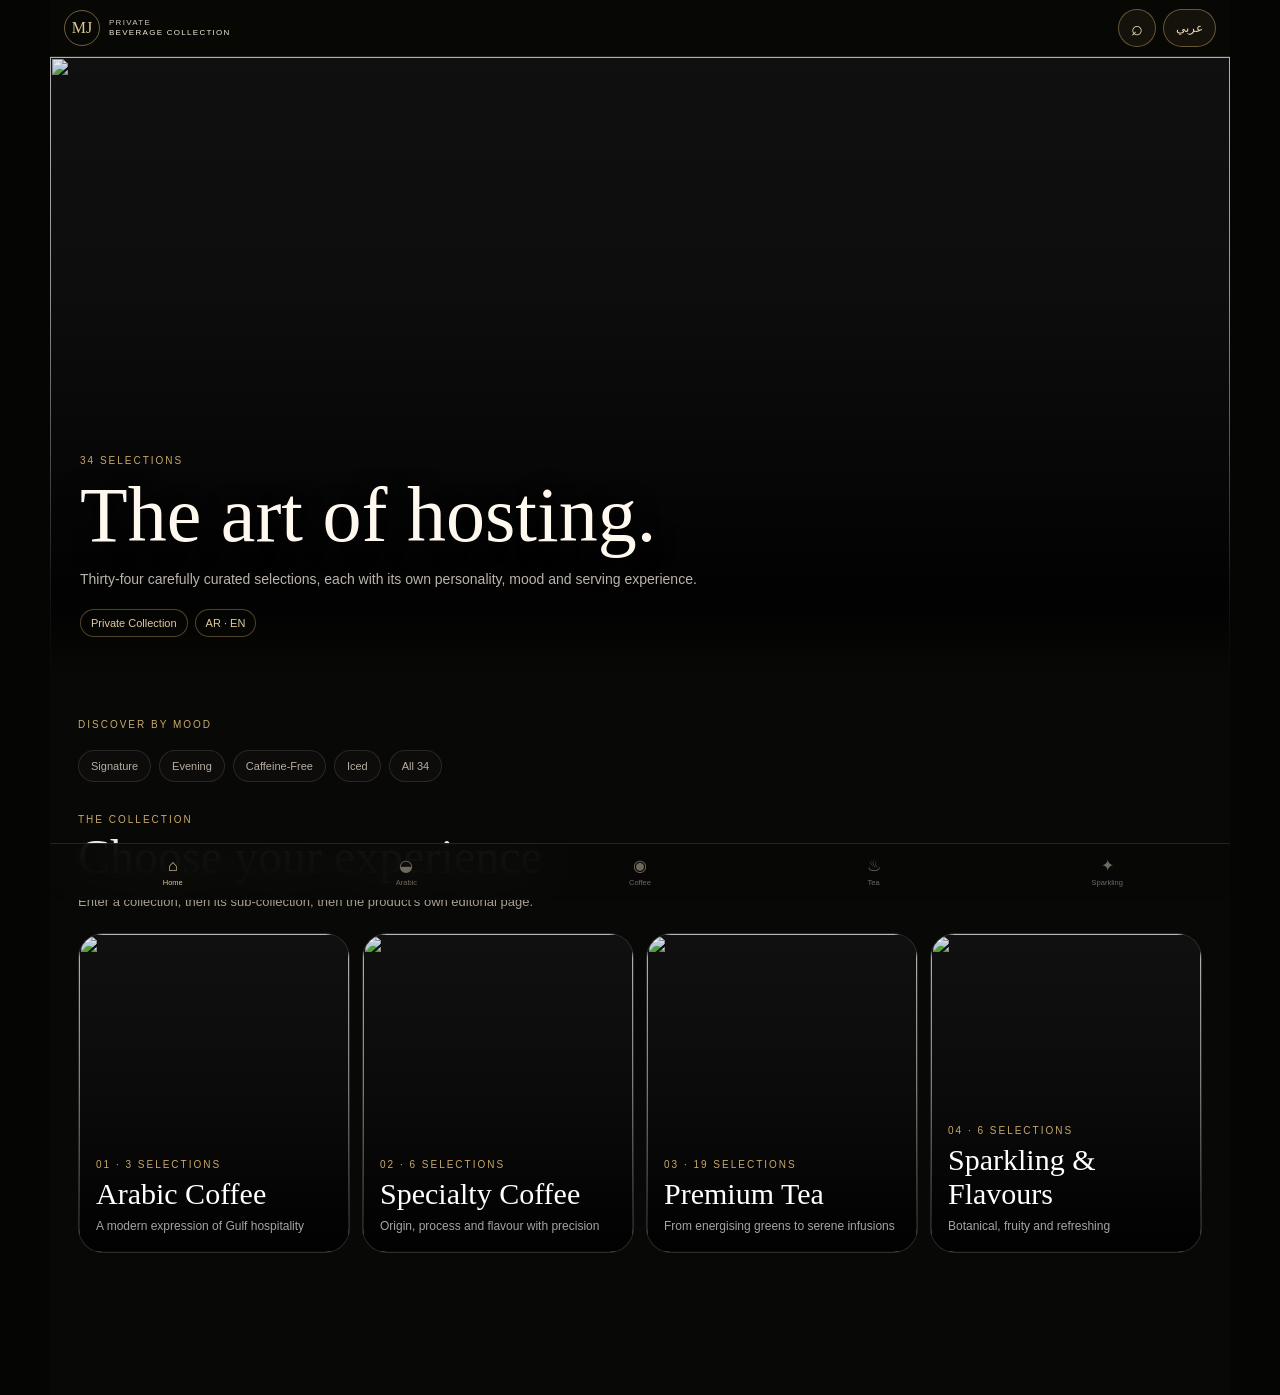
==== commit e81b1424: "Launch clean MJ beverage menu rebuild" ====
--- a/beverage-menu/index.html
+++ b/beverage-menu/index.html
@@ -1,13 +1 @@
-<!doctype html><html lang="en"><head><meta charset="utf-8"><meta name="viewport" content="width=device-width,initial-scale=1,viewport-fit=cover"><meta name="theme-color" content="#080808"><meta name="apple-mobile-web-app-capable" content="yes"><meta name="apple-mobile-web-app-status-bar-style" content="black-translucent"><meta name="apple-mobile-web-app-title" content="MJ Beverage"><link rel="manifest" href="manifest.webmanifest"><link rel="apple-touch-icon" href="assets/icon.svg"><title>MJ Private Beverage Collection</title><style>
-:root{--bg:#080808;--panel:#10100f;--text:#f5efe6;--muted:#999186;--gold:#c8a66b;--line:#ffffff18;--sprite:none}*{box-sizing:border-box}html{background:#000;scroll-behavior:smooth}body{margin:0;background:#000;color:var(--text);font-family:-apple-system,BlinkMacSystemFont,"SF Pro Display","Segoe UI",sans-serif}.app{min-height:100svh;max-width:1240px;margin:auto;background:var(--bg);padding-bottom:76px}.top{position:sticky;top:0;z-index:50;display:flex;justify-content:space-between;align-items:center;padding:calc(10px + env(safe-area-inset-top)) 16px 10px;background:#080808d9;backdrop-filter:blur(18px);border-bottom:1px solid var(--line)}.brand{font:600 11px/1.1 system-ui;letter-spacing:.22em}.crumb{font-size:10px;color:var(--muted);margin-top:4px;max-width:170px;overflow:hidden;text-overflow:ellipsis;white-space:nowrap}.row{display:flex;gap:8px;align-items:center}.btn{border:1px solid #c8a66b66;background:#c8a66b12;color:#ecd9b7;border-radius:999px;padding:9px 13px;font:500 12px system-ui}.icon{width:38px;height:38px;padding:0}.hidden{display:none!important}.hero{position:relative;min-height:65svh;overflow:hidden;background:radial-gradient(circle at 25% 25%,#3c2b19,#080808 70%)}.hero img{position:absolute;inset:0;width:100%;height:100%;object-fit:cover;transform:scale(1.01)}.shade{position:absolute;inset:0;background:linear-gradient(180deg,#00000018,#00000033 35%,#000000e8 88%,#080808)}.copy{position:relative;z-index:3;min-height:65svh;display:flex;flex-direction:column;justify-content:flex-end;padding:30px 20px}.eye{color:var(--gold);font-size:10px;letter-spacing:.2em;text-transform:uppercase}.serif,h1,h2,h3{font-family:Georgia,"Times New Roman",serif;font-weight:400}h1{font-size:clamp(43px,11vw,76px);line-height:.98;margin:12px 0 0;text-shadow:0 5px 22px #000}.lead{font-size:14px;line-height:1.7;color:#f5efe6bd;max-width:650px;margin:14px 0 0}.chips{display:flex;flex-wrap:wrap;gap:7px;margin-top:18px}.chip{border:1px solid #c8a66b55;background:#08080866;color:#e5d2ae;border-radius:999px;padding:7px 10px;font-size:11px}.section{padding:30px 16px 44px}.title{font-size:clamp(30px,7vw,46px);margin:7px 0 0}.desc{max-width:700px;color:var(--muted);line-height:1.65;font-size:13px;margin-top:9px}.grid{display:grid;grid-template-columns:1fr;gap:13px;margin-top:20px}.cat{position:relative;min-height:230px;border:1px solid var(--line);border-radius:24px;overflow:hidden;background:#111;text-align:left;padding:0;color:#fff}.cat img{position:absolute;inset:0;width:100%;height:100%;object-fit:cover}.cat:after{content:"";position:absolute;inset:0;background:linear-gradient(180deg,#00000011,#00000055 45%,#000000ef)}.catCopy{position:absolute;z-index:2;left:17px;right:17px;bottom:16px}.cat h3{font-size:29px;margin:7px 0 0}.cat p{font-size:13px;line-height:1.5;color:#ffffffa6;margin:5px 0 0}.sub{border:1px solid var(--line);border-radius:21px;background:#10100f;padding:16px;text-align:left;color:inherit}.sub h3{font-size:24px;margin:7px 0 0}.sub p{font-size:12px;color:var(--muted);line-height:1.55;margin:7px 0 0}.prodGrid{display:grid;grid-template-columns:1fr;gap:10px;margin-top:17px}.prod{display:grid;grid-template-columns:108px 1fr auto;gap:12px;align-items:center;width:100%;padding:10px;border:1px solid var(--line);border-radius:20px;background:#0f0f0f;color:inherit;text-align:left}.pv,.bigpv{background-image:var(--sprite);background-repeat:no-repeat;background-size:600% 600%;background-position:calc(var(--c)*20%) calc(var(--r)*20%);background-color:#171717}.pv{width:108px;aspect-ratio:4/3;border-radius:15px;border:1px solid #ffffff14}.pn{font-size:14px;font-weight:600}.pm{color:var(--muted);font-size:11px;line-height:1.5;margin-top:5px}.arrow{color:var(--gold);font-size:18px}.detail{display:grid;grid-template-columns:1fr;gap:20px;padding:22px 16px 44px}.bigpv{width:100%;aspect-ratio:4/3;max-height:520px;border-radius:26px;border:1px solid var(--line)}.detail h1{font-size:clamp(40px,9vw,68px);margin:8px 0}.block{border:1px solid var(--line);border-radius:21px;background:#10100f;padding:16px;margin-top:13px}.block h3{font-size:25px;margin:7px 0}.facts{margin-top:9px}.fact{display:grid;grid-template-columns:minmax(90px,34%) 1fr;gap:12px;padding:10px 0;border-bottom:1px solid #ffffff11}.fact:last-child{border:0}.fk{color:#81796f;font-size:11px}.fv{font-size:12px;line-height:1.55}.search{width:100%;border:1px solid var(--line);background:#111;color:#fff;border-radius:16px;padding:13px 14px;outline:none;margin-top:15px}.filters{display:flex;gap:7px;overflow:auto;padding:12px 0 4px}.filter{white-space:nowrap;border:1px solid var(--line);background:#0d0d0d;color:#a89f94;border-radius:999px;padding:8px 11px;font-size:11px}.filter.on{border-color:#c8a66b88;color:#ead8b6;background:#c8a66b12}.nav{position:fixed;left:50%;transform:translateX(-50%);bottom:0;z-index:60;width:min(100%,1240px);display:grid;grid-template-columns:repeat(5,1fr);padding:7px 8px calc(7px + env(safe-area-inset-bottom));background:#080808ee;backdrop-filter:blur(18px);border-top:1px solid var(--line)}.nav button{border:0;background:none;color:#777;padding:7px 2px;font-size:9px}.nav button.on{color:#d9c092}.nav b{display:block;font-size:15px;font-weight:400;margin-bottom:2px}[dir=rtl] .cat,[dir=rtl] .sub,[dir=rtl] .prod{text-align:right}[dir=rtl] .fact{grid-template-columns:1fr minmax(90px,34%)}[dir=rtl] .fk{order:2}[dir=rtl] .fv{order:1}.steam span{position:absolute;z-index:2;bottom:24%;left:22%;width:35px;height:90px;border-radius:50%;border-left:2px solid #ffffff36;filter:blur(4px);animation:steam 4s infinite ease-in-out}.steam span:nth-child(2){left:28%;animation-delay:1.2s}.bubbles span{position:absolute;z-index:2;right:20%;bottom:18%;width:9px;height:9px;border:1px solid #ffffff66;border-radius:50%;animation:bub 3.2s infinite}.bubbles span:nth-child(2){right:25%;animation-delay:1s}.bubbles span:nth-child(3){right:16%;animation-delay:2s}@keyframes steam{0%{opacity:0;transform:translateY(0) scale(.7)}50%{opacity:.7}100%{opacity:0;transform:translateY(-75px) scale(1.3)}}@keyframes bub{0%{opacity:0;transform:translateY(0)}30%{opacity:.8}100%{opacity:0;transform:translateY(-130px)}}@media(min-width:700px){.section{padding:42px 30px 60px}.grid,.prodGrid{grid-template-columns:repeat(2,1fr)}.copy{padding:44px 32px}.hero,.copy{min-height:610px}.detail{grid-template-columns:minmax(300px,46%) 1fr;padding:35px 30px 70px;align-items:start}.bigpv{position:sticky;top:95px}}@media(min-width:1050px){.grid{grid-template-columns:repeat(4,1fr)}.cat{min-height:300px}}@media(prefers-reduced-motion:reduce){*{scroll-behavior:auto!important;animation:none!important}}
-</style></head><body><div id="app" class="app" dir="ltr"><header class="top"><div class="row"><button id="back" class="btn icon hidden" type="button">←</button><div><div class="brand">MJ PRIVATE</div><div id="crumb" class="crumb">Beverage Collection</div></div></div><div class="row"><button id="search" class="btn icon" type="button">⌕</button><button id="lang" class="btn" type="button">عربي</button></div></header><div id="view"></div><nav class="nav"><button data-route="#/"><b>⌂</b><span data-n="home">Home</span></button><button data-route="#/collection/arabic"><b>◒</b><span data-n="arabic">Arabic</span></button><button data-route="#/collection/specialty"><b>◉</b><span data-n="coffee">Coffee</span></button><button data-route="#/collection/tea"><b>♨</b><span data-n="tea">Tea</span></button><button data-route="#/collection/sparkling"><b>◇</b><span data-n="spark">Sparkling</span></button></nav></div><script src="menu-data.js"></script><script src="menu-extra.js"></script><script>
-(()=>{const D=window.MJ_MENU,E=window.MJ_EXTRA||{products:{}},C=D.cats,P=D.products,app=document.getElementById('app'),view=document.getElementById('view'),back=document.getElementById('back'),crumb=document.getElementById('crumb'),langB=document.getElementById('lang'),searchB=document.getElementById('search');let lang=localStorage.getItem('mj_lang')||'en',hero='',filter='all',q='';const ar=()=>lang==='ar',t=(e,a)=>ar()?a:e,slug=s=>s.toLowerCase().replace(/[–—&]/g,'-').replace(/[^a-z0-9]+/g,'-').replace(/^-|-$/g,''),esc=s=>String(s??'').replace(/[&<>"']/g,m=>({'&':'&amp;','<':'&lt;','>':'&gt;','"':'&quot;',"'":'&#39;'}[m]));P.forEach((p,i)=>{p.id=slug(p.nameEn);p.c=i%6;p.r=Math.floor(i/6)});const aliases={'CGLE Tres Dragones':'Methods – CGLE Tres Dragones','Pink Bourbon Punch':'Methods – Pink Bourbon Punch','Bourbon Sidra Sakura':'Methods – Bourbon Sidra Sakura','EA Decaf De Cana':'Methods – EA Decaf De Cana'},extra=p=>E.products[p.nameEn]||E.products[aliases[p.nameEn]]||{facts:[]},byid=id=>P.find(p=>p.id===id),order=['arabic','specialty','tea','sparkling'],pos={arabic:'18% 55%',specialty:'42% 62%',tea:'59% 63%',sparkling:'76% 60%'};
-const fx=k=>k==='sparkling'?'<div class="bubbles"><span></span><span></span><span></span></div>':'<div class="steam"><span></span><span></span></div>',spr=p=>`--c:${p.c};--r:${p.r}`;function bind(){document.querySelectorAll('[data-route]').forEach(x=>x.onclick=()=>location.hash=x.dataset.route)}function top(r){back.classList.toggle('hidden',r==='/');let x=ar()?'مجموعة المشروبات':'Beverage Collection',a=r.split('/').filter(Boolean);if(a[0]==='collection'&&C[a[1]])x=t(C[a[1]].en,C[a[1]].ar);if(a[0]==='product'){let p=byid(a[1]);if(p)x=t(p.nameEn,p.nameAr)}crumb.textContent=x;document.querySelectorAll('.nav button').forEach(b=>{let z=b.dataset.route.slice(1);b.classList.toggle('on',z==='/'?r==='/':r.startsWith(z))})}function heroBlock(k,title,desc,n){return `<section class="hero"><img src="${hero}" style="object-position:${pos[k]||'50% 50%'}"><div class="shade"></div>${fx(k)}<div class="copy"><div class="eye">${n} ${ar()?'اختيار':'SELECTIONS'}</div><h1>${esc(title)}</h1><p class="lead">${esc(desc)}</p><div class="chips"><span class="chip">${ar()?'مجموعة منتقاة':'Curated Collection'}</span><span class="chip">AR · EN</span></div></div></section>`}
-function home(){let cards=order.map((k,i)=>{let c=C[k],n=P.filter(p=>p.cat===k).length;return `<button class="cat" data-route="#/collection/${k}"><img src="${hero}" style="object-position:${pos[k]}"><div class="catCopy"><div class="eye">0${i+1} · ${n} ${ar()?'اختيار':'SELECTIONS'}</div><h3>${esc(t(c.en,c.ar))}</h3><p>${esc(t(c.subEn,c.subAr))}</p></div></button>`}).join('');view.innerHTML=`<main>${heroBlock('arabic',ar()?'فن الضيافة.':'The art of hosting.',ar()?'أربعة وثلاثون اختيارًا منتقى بعناية بين القهوة العربية والقهوة المختصة والشاي الفاخر والنكهات الغازية.':'Thirty-four carefully curated selections across Arabic coffee, specialty coffee, premium tea and sparkling flavours.',34)}<section class="section"><div class="eye">${ar()?'المجموعة':'THE COLLECTION'}</div><h2 class="title">${ar()?'اختر تجربتك':'Choose your experience'}</h2><p class="desc">${ar()?'كل قسم له شخصيته وإيحاؤه وطريقة تقديمه الخاصة.':'Every collection has its own personality, mood and serving ritual.'}</p><div class="grid">${cards}</div></section></main>`;bind()}
-function collection(k,sid){let c=C[k];if(!c)return home();let items=P.filter(p=>p.cat===k);if(sid){items=items.filter(p=>slug(p.subEn)===sid);if(!items.length)return collection(k);let p=items[0];view.innerHTML=`<main><section class="section"><div class="eye">${esc(t(c.en,c.ar))}</div><h1 class="title">${esc(t(p.subEn,p.subAr))}</h1><p class="desc">${esc(t(c.subEn,c.subAr))}</p><div class="prodGrid">${items.map(pc).join('')}</div></section></main>`;bind();return}let subs=[...new Set(items.map(p=>p.subEn))];let cards=subs.map(s=>{let g=items.filter(p=>p.subEn===s),p=g[0];return `<button class="sub" data-route="#/collection/${k}/${slug(s)}"><div class="eye">${g.length} ${ar()?'اختيارات':'SELECTIONS'}</div><h3>${esc(t(s,p.subAr))}</h3><p>${esc(t(c.subEn,c.subAr))}</p></button>`}).join('');view.innerHTML=`<main>${heroBlock(k,t(c.en,c.ar),t(c.subEn,c.subAr),items.length)}<section class="section"><div class="eye">${ar()?'الأقسام الفرعية':'SUB COLLECTIONS'}</div><h2 class="title">${ar()?'استكشف التفاصيل':'Explore the details'}</h2><div class="grid">${cards}</div></section></main>`;bind()}
-function pc(p){return `<button class="prod" data-route="#/product/${p.id}"><div class="pv" style="${spr(p)}"></div><div><div class="pn">${esc(t(p.nameEn,p.nameAr))}</div><div class="pm">${esc(t(p.profileEn,p.profileAr))}</div></div><span class="arrow">›</span></button>`}
-function product(id){let p=byid(id);if(!p)return home();let ex=extra(p),facts=(ex.facts||[]).map(f=>`<div class="fact"><div class="fk">${esc(ar()?f[2]:f[0])}</div><div class="fv">${esc(ar()?f[3]:f[1])}</div></div>`).join('');view.innerHTML=`<main class="detail"><div class="bigpv" style="${spr(p)}"></div><div><div class="eye">${esc(t(p.subEn,p.subAr))}</div><h1>${esc(t(p.nameEn,p.nameAr))}</h1><p class="lead">${esc(t(p.descEn,p.descAr))}</p><div class="chips">${t(p.profileEn,p.profileAr).split('·').map(x=>`<span class="chip">${esc(x.trim())}</span>`).join('')}</div><div class="block"><div class="eye">${ar()?'الشخصية والإيحاء':'CHARACTER & MOOD'}</div><h3>${esc(t(p.profileEn,p.profileAr))}</h3><p class="desc">${esc(t(p.descEn,p.descAr))}</p><div class="facts"><div class="fact"><div class="fk">${ar()?'أفضل تقديم':'Best Serve'}</div><div class="fv">${esc(t(p.serveEn,p.serveAr))}</div></div><div class="fact"><div class="fk">${ar()?'أفضل وقت':'Best Time'}</div><div class="fv">${esc(t(p.timeEn,p.timeAr))}</div></div></div></div><div class="block"><div class="eye">${ar()?'التفاصيل الكاملة':'COMPLETE DETAILS'}</div><div class="facts">${facts||`<div class="fact"><div class="fv">${ar()?'لا توجد تفاصيل إضافية موثقة.':'No additional verified details.'}</div></div>`}</div></div><div class="block"><div class="eye">${ar()?'التحضير':'PREPARATION'}</div><h3>${esc(ex.device||'')}</h3><p class="desc">${(ex.modes||[]).map(x=>x==='hot'?(ar()?'ساخن':'Hot'):(ar()?'بارد':'Iced')).join(' · ')}</p></div></div></main>`}
-function tags(p){let s=(p.profileEn+' '+p.descEn+' '+p.timeEn+' '+p.serveEn).toLowerCase(),a=[];if(s.includes('iced'))a.push('iced');if(s.includes('evening'))a.push('evening');if(s.includes('decaf'))a.push('decaf');if((extra(p).facts||[]).some(f=>String(f[1]).includes('0 mg')))a.push('caffeine-free');if(s.includes('sugar-free'))a.push('sugar-free');if(p.nameEn.includes('Sakura'))a.push('signature');return a}function searchPage(){let fs=[['all',ar()?'الكل':'All'],['signature','Signature'],['decaf',ar()?'ديكاف':'Decaf'],['caffeine-free',ar()?'دون كافيين':'Caffeine-Free'],['evening',ar()?'مسائي':'Evening'],['iced',ar()?'بارد':'Iced'],['sugar-free',ar()?'دون سكر':'Sugar-Free']];view.innerHTML=`<main class="section"><div class="eye">${ar()?'اكتشف':'DISCOVER'}</div><h1 class="title">${ar()?'ابحث عن مشروبك':'Find your drink'}</h1><input id="q" class="search" value="${esc(q)}" placeholder="${ar()?'ابحث بالاسم أو النكهة…':'Search by name or flavour…'}"><div class="filters">${fs.map(([x,l])=>`<button class="filter ${x===filter?'on':''}" data-f="${x}">${l}</button>`).join('')}</div><div id="res" class="prodGrid"></div></main>`;document.getElementById('q').oninput=e=>{q=e.target.value;results()};document.querySelectorAll('[data-f]').forEach(b=>b.onclick=()=>{filter=b.dataset.f;document.querySelectorAll('[data-f]').forEach(x=>x.classList.toggle('on',x.dataset.f===filter));results()});results();bind()}function results(){let a=P.filter(p=>!q||Object.values(p).join(' ').toLowerCase().includes(q.toLowerCase()));if(filter!=='all')a=a.filter(p=>tags(p).includes(filter));document.getElementById('res').innerHTML=a.length?a.map(pc).join(''):`<p class="desc">${ar()?'لا توجد نتائج.':'No matching selections.'}</p>`;bind()}
-function route(){let r=(location.hash||'#/').replace(/^#/,'')||'/';top(r);let a=r.split('/').filter(Boolean);if(!a.length)return home();if(a[0]==='collection')return collection(a[1],a[2]);if(a[0]==='product')return product(a[1]);if(a[0]==='search')return searchPage();home()}function apply(){app.dir=ar()?'rtl':'ltr';document.documentElement.lang=ar()?'ar':'en';langB.textContent=ar()?'EN':'عربي';document.querySelector('[data-n=home]').textContent=ar()?'الرئيسية':'Home';document.querySelector('[data-n=arabic]').textContent=ar()?'عربي':'Arabic';document.querySelector('[data-n=coffee]').textContent=ar()?'قهوة':'Coffee';document.querySelector('[data-n=tea]').textContent=ar()?'شاي':'Tea';document.querySelector('[data-n=spark]').textContent=ar()?'غازي':'Sparkling'}
-langB.onclick=()=>{lang=ar()?'en':'ar';localStorage.setItem('mj_lang',lang);apply();route()};back.onclick=()=>history.length>1?history.back():location.hash='#/';searchB.onclick=()=>location.hash='#/search';addEventListener('hashchange',route);bind();async function load(path){let r=await fetch(path,{cache:'no-store'});if(!r.ok)throw Error(path);return 'data:image/webp;base64,'+(await r.text()).trim()}Promise.all([load('assets/hero-main.webp.b64'),load('assets/product-sprite.webp.b64')]).then(([h,s])=>{hero=h;document.documentElement.style.setProperty('--sprite',`url("${s}")`);apply();route()}).catch(()=>{apply();route()});if('serviceWorker'in navigator)navigator.serviceWorker.register('./sw.js').catch(()=>{});})();
-</script></body></html>+<!doctype html><html lang="en" dir="ltr"><head><meta charset="utf-8"><meta name="viewport" content="width=device-width,initial-scale=1,viewport-fit=cover"><meta name="theme-color" content="#080806"><meta name="apple-mobile-web-app-capable" content="yes"><meta name="apple-mobile-web-app-status-bar-style" content="black-translucent"><meta name="apple-mobile-web-app-title" content="MJ Beverage"><meta name="description" content="MJ Private Beverage Collection"><title>MJ Private Beverage Collection</title><link rel="manifest" href="manifest.webmanifest"><link rel="apple-touch-icon" href="assets/icon.svg"><link rel="icon" href="assets/icon.svg"><link rel="stylesheet" href="app.css"></head><body><div id="app" class="app"><header class="topbar"><button id="backBtn" class="btn iconBtn" type="button" aria-label="Back" hidden>‹</button><button id="brandBtn" class="brand" type="button"><span class="brandMark">MJ</span><span class="brandCopy">PRIVATE<br><b>BEVERAGE COLLECTION</b></span></button><div class="actions"><button id="searchBtn" class="btn iconBtn" type="button" aria-label="Search">⌕</button><button id="langBtn" class="btn" type="button">عربي</button></div></header><main id="main" aria-live="polite"></main><nav class="bottomNav"><button data-go="/" data-active="/"><span>⌂</span><small data-nav-label="home">Home</small></button><button data-go="/collection/arabic" data-active="/collection/arabic"><span>◒</span><small data-nav-label="arabic">Arabic</small></button><button data-go="/collection/specialty" data-active="/collection/specialty"><span>◉</span><small data-nav-label="coffee">Coffee</small></button><button data-go="/collection/tea" data-active="/collection/tea"><span>♨</span><small data-nav-label="tea">Tea</small></button><button data-go="/collection/sparkling" data-active="/collection/sparkling"><span>✦</span><small data-nav-label="spark">Sparkling</small></button></nav></div><script src="menu-data.js"></script><script src="menu-extra.js"></script><script src="app.js"></script></body></html>
--- a/beverage-menu/app.css
+++ b/beverage-menu/app.css
@@ -0,0 +1 @@
+:root{--bg:#080806;--panel:#0f0e0c;--panel2:#15130f;--text:#f4ede3;--muted:#a79e90;--gold:#c9a86a;--gold2:#e1c795;--line:rgba(255,255,255,.11);--safe-top:env(safe-area-inset-top);--safe-bottom:env(safe-area-inset-bottom)}*{box-sizing:border-box}html{background:#050504;scroll-behavior:smooth}body{margin:0;background:#050504;color:var(--text);font-family:-apple-system,BlinkMacSystemFont,"SF Pro Display","Segoe UI",Tahoma,Arial,sans-serif;-webkit-font-smoothing:antialiased}.app{min-height:100svh;max-width:1180px;margin:auto;background:var(--bg);padding-bottom:calc(78px + var(--safe-bottom));overflow:hidden}.serif,h1,h2,h3{font-family:Georgia,"Times New Roman",serif;font-weight:400}.topbar{position:sticky;top:0;z-index:50;display:flex;align-items:center;justify-content:space-between;gap:10px;padding:calc(9px + var(--safe-top)) 14px 9px;background:rgba(8,8,6,.82);backdrop-filter:blur(20px);border-bottom:1px solid var(--line)}.brand{border:0;background:none;color:inherit;padding:0;text-align:left;display:flex;align-items:center;gap:9px}.brandMark{width:36px;height:36px;border:1px solid rgba(201,168,106,.55);border-radius:50%;display:grid;place-items:center;font-family:Georgia,serif;color:var(--gold2);font-size:16px}.brandCopy{font-size:8px;letter-spacing:.16em;color:#cfc5b5;line-height:1.25}.brandCopy b{font-weight:500;color:#f1e8dc}.actions{display:flex;gap:7px}.btn{border:1px solid rgba(201,168,106,.46);background:rgba(201,168,106,.07);color:#ead9b9;border-radius:999px;padding:9px 12px;font-size:12px}.iconBtn{width:38px;height:38px;padding:0;font-size:20px}.hero{position:relative;min-height:67svh;overflow:hidden;background:#111}.hero>img{position:absolute;inset:0;width:100%;height:100%;object-fit:cover}.shade{position:absolute;inset:0;background:linear-gradient(180deg,rgba(0,0,0,.08),rgba(0,0,0,.24) 38%,rgba(0,0,0,.91) 88%,var(--bg))}.heroCopy{position:relative;z-index:2;min-height:67svh;display:flex;flex-direction:column;justify-content:flex-end;padding:26px 18px 30px}.eyebrow{color:var(--gold);font-size:10px;letter-spacing:.2em;text-transform:uppercase}.hero h1{font-size:clamp(45px,12vw,78px);line-height:.96;margin:12px 0 0;color:#fff8ee;text-shadow:0 6px 24px #000}.lead{max-width:670px;color:rgba(244,237,227,.76);font-size:14px;line-height:1.72;margin:14px 0 0}.chips{display:flex;flex-wrap:wrap;gap:7px;margin-top:18px}.chip{display:inline-flex;align-items:center;border:1px solid rgba(201,168,106,.38);border-radius:999px;background:rgba(8,8,6,.42);color:#e1c99e;padding:7px 10px;font-size:11px}.section{padding:30px 15px 46px}.sectionHead{display:flex;align-items:end;justify-content:space-between;gap:14px}.title{font-size:clamp(31px,8vw,48px);line-height:1.03;margin:7px 0 0}.desc{color:var(--muted);font-size:13px;line-height:1.65;max-width:720px;margin:10px 0 0}.categoryGrid{display:grid;grid-template-columns:1fr;gap:12px;margin-top:20px}.categoryCard{position:relative;min-height:250px;border:1px solid var(--line);border-radius:25px;overflow:hidden;background:#111;color:#fff;text-align:left;padding:0}.categoryCard img{position:absolute;inset:0;width:100%;height:100%;object-fit:cover}.categoryCard:after{content:"";position:absolute;inset:0;background:linear-gradient(180deg,rgba(0,0,0,.05),rgba(0,0,0,.34) 46%,rgba(0,0,0,.94))}.cardCopy{position:absolute;z-index:2;left:17px;right:17px;bottom:16px}.cardCopy h3{font-size:30px;margin:7px 0 0}.cardCopy p{font-size:12px;line-height:1.55;color:rgba(255,255,255,.64);margin:6px 0 0}.quickRow{display:flex;gap:8px;overflow:auto;padding:2px 0 4px;margin-top:18px;scrollbar-width:none}.quickRow::-webkit-scrollbar{display:none}.quick{white-space:nowrap;border:1px solid var(--line);background:#0d0c0a;color:#b7aea1;border-radius:999px;padding:9px 12px;font-size:11px}.quick.active{border-color:rgba(201,168,106,.75);color:#ecd7b0;background:rgba(201,168,106,.08)}.subGrid{display:grid;grid-template-columns:1fr;gap:10px;margin-top:20px}.subCard{width:100%;display:grid;grid-template-columns:1fr auto;gap:12px;align-items:center;padding:17px;border:1px solid var(--line);border-radius:21px;background:linear-gradient(135deg,#12110f,#0d0c0a);color:inherit;text-align:left}.subCard h3{font-size:24px;margin:6px 0 0}.subCard p{color:var(--muted);font-size:12px;line-height:1.5;margin:6px 0 0}.count{font-family:Georgia,serif;color:var(--gold);font-size:28px}.productGrid{display:grid;grid-template-columns:1fr;gap:10px;margin-top:18px}.productCard{width:100%;display:grid;grid-template-columns:96px 1fr auto;gap:12px;align-items:center;padding:10px;border:1px solid var(--line);border-radius:20px;background:#0f0e0c;color:inherit;text-align:left}.thumb,.detailVisual{background-image:var(--sprite);background-repeat:no-repeat;background-size:600% 600%;background-position:calc(var(--sx)*20%) calc(var(--sy)*20%);background-color:#15130f}.thumb{width:96px;aspect-ratio:1;border-radius:15px;border:1px solid rgba(255,255,255,.08)}.pname{font-size:14px;font-weight:600;line-height:1.25}.profile{color:var(--gold2);font-size:11px;line-height:1.45;margin-top:5px}.micro{color:var(--muted);font-size:11px;line-height:1.45;margin-top:5px}.chev{color:var(--gold);font-size:22px}.detail{display:grid;grid-template-columns:1fr;gap:18px;padding:18px 15px 48px}.detailVisual{width:100%;aspect-ratio:1;border-radius:27px;border:1px solid var(--line);position:relative;overflow:hidden}.detailInfo h1{font-size:clamp(40px,10vw,72px);line-height:.98;margin:9px 0}.tags{display:flex;flex-wrap:wrap;gap:7px;margin-top:14px}.tag{border:1px solid var(--line);border-radius:999px;padding:7px 9px;color:#c8beaf;font-size:10px}.block{border:1px solid var(--line);border-radius:22px;background:#0f0e0c;padding:17px;margin-top:12px}.block h3{font-size:25px;margin:7px 0}.story{color:#b3aa9d;font-size:13px;line-height:1.7;margin-top:9px}.experience{display:grid;grid-template-columns:1fr 1fr;gap:9px;margin-top:13px}.xp{border:1px solid rgba(255,255,255,.08);border-radius:16px;background:#0b0a09;padding:12px}.xp small{color:#7f776d;font-size:10px}.xp div{font-size:12px;margin-top:5px;line-height:1.45}.facts{margin-top:8px}.fact{display:grid;grid-template-columns:minmax(92px,34%) 1fr;gap:12px;padding:10px 0;border-bottom:1px solid rgba(255,255,255,.08)}.fact:last-child{border:0}.factKey{color:#847b70;font-size:11px}.factVal{font-size:12px;line-height:1.55}.related{display:grid;grid-template-columns:repeat(2,minmax(0,1fr));gap:9px;margin-top:12px}.relatedBtn{border:1px solid var(--line);border-radius:17px;background:#0c0b09;color:inherit;text-align:left;padding:12px}.relatedBtn b{font-size:11px}.relatedBtn span{display:block;color:var(--muted);font-size:10px;margin-top:5px}.searchHero{padding:28px 15px 8px}.searchBox{display:flex;align-items:center;gap:8px;border:1px solid rgba(201,168,106,.35);border-radius:18px;background:#0f0e0c;padding:0 14px;margin-top:18px}.searchBox input{width:100%;border:0;background:transparent;color:#fff;outline:0;padding:14px 0;font-size:15px}.searchBox input::placeholder{color:#70695f}.bottomNav{position:fixed;z-index:60;left:50%;bottom:0;transform:translateX(-50%);width:min(100%,1180px);display:grid;grid-template-columns:repeat(5,1fr);background:rgba(8,8,6,.91);backdrop-filter:blur(22px);border-top:1px solid var(--line);padding:6px 6px calc(7px + var(--safe-bottom))}.bottomNav button{border:0;background:transparent;color:#6f685f;padding:6px 1px;font-size:9px}.bottomNav button span{display:block;font-size:16px;margin-bottom:2px}.bottomNav button.active{color:#dec493}[dir=rtl] .brand,[dir=rtl] .categoryCard,[dir=rtl] .subCard,[dir=rtl] .productCard,[dir=rtl] .relatedBtn{text-align:right}[dir=rtl] .fact{grid-template-columns:1fr minmax(92px,34%)}[dir=rtl] .factKey{order:2}[dir=rtl] .factVal{order:1}@media(min-width:700px){.section{padding:42px 28px 64px}.heroCopy{padding:40px 30px}.hero,.heroCopy{min-height:620px}.categoryGrid{grid-template-columns:repeat(2,1fr)}.subGrid{grid-template-columns:repeat(2,1fr)}.productGrid{grid-template-columns:repeat(2,1fr)}.detail{grid-template-columns:minmax(320px,46%) 1fr;align-items:start;padding:34px 28px 70px}.detailVisual{position:sticky;top:92px}.searchHero{padding:42px 28px 10px}}@media(min-width:1050px){.categoryGrid{grid-template-columns:repeat(4,1fr)}.categoryCard{min-height:320px}}@media(prefers-reduced-motion:reduce){*{scroll-behavior:auto!important;transition:none!important}}
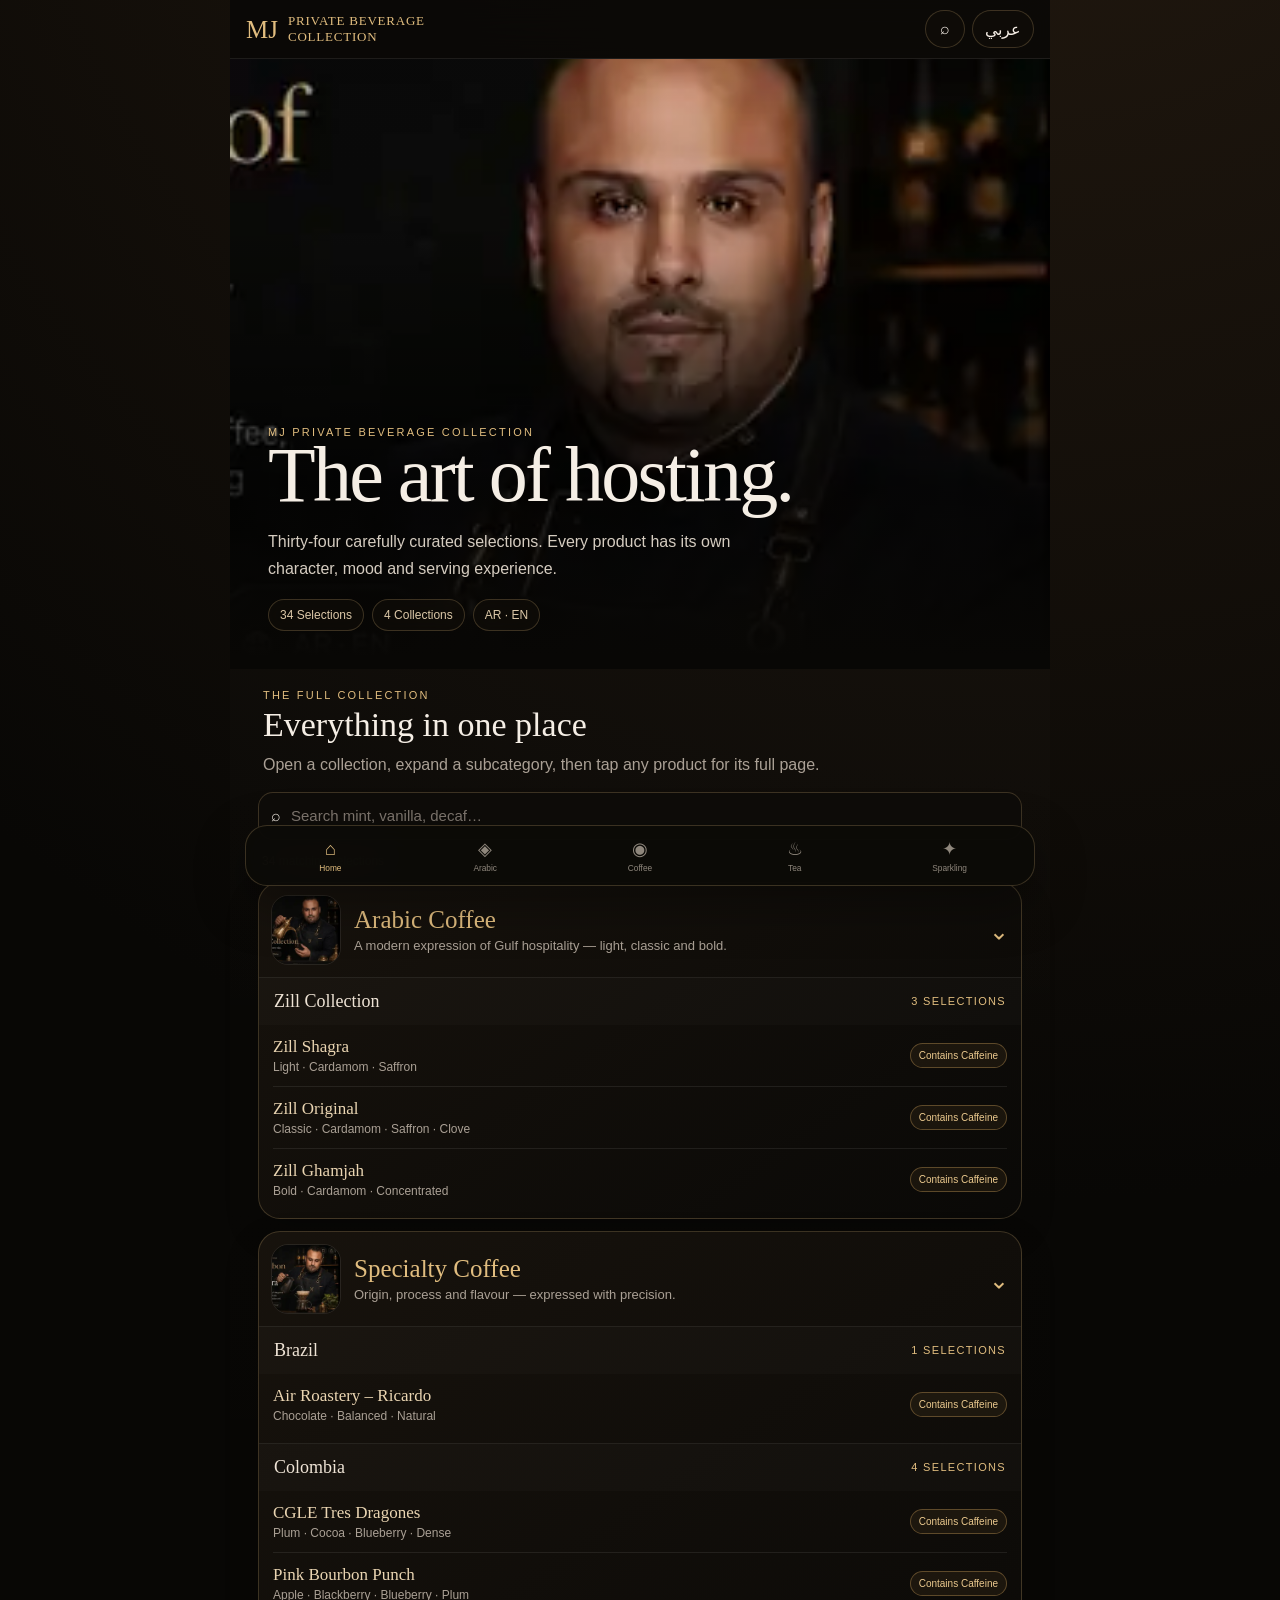
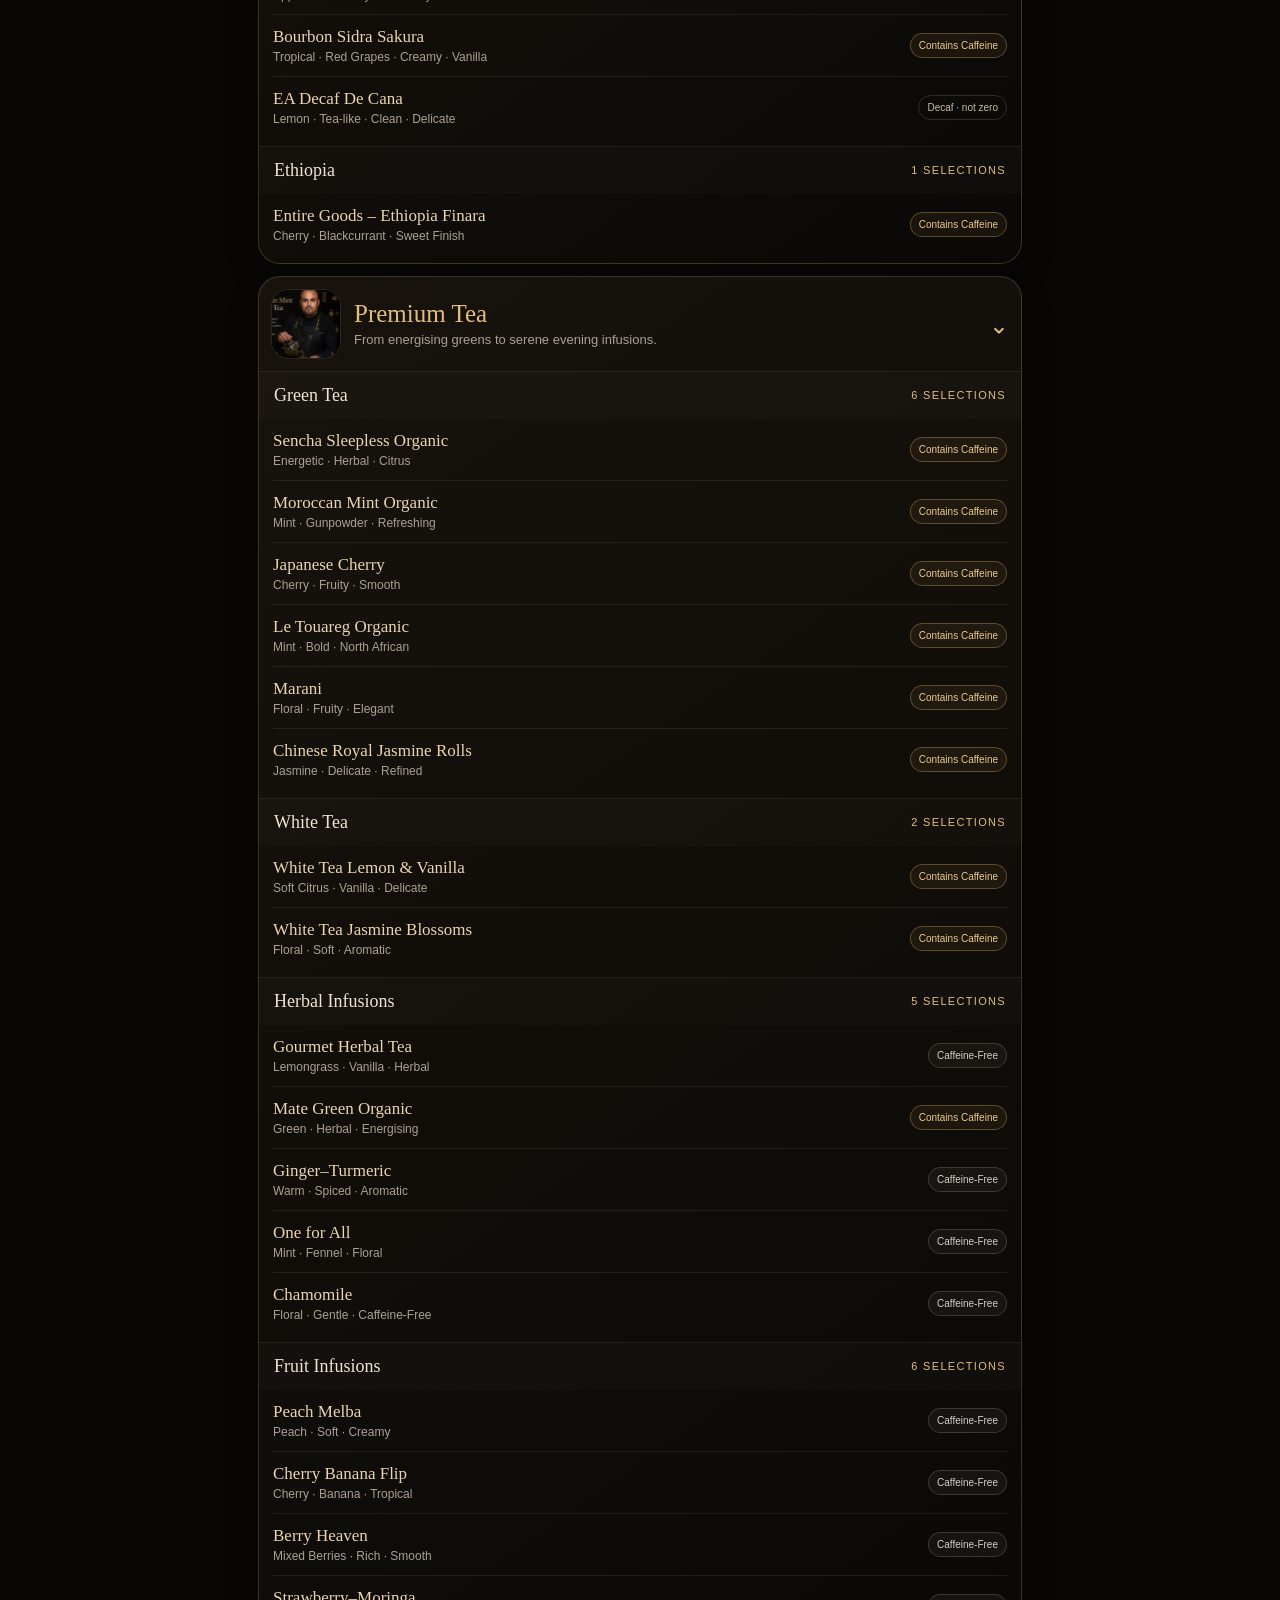
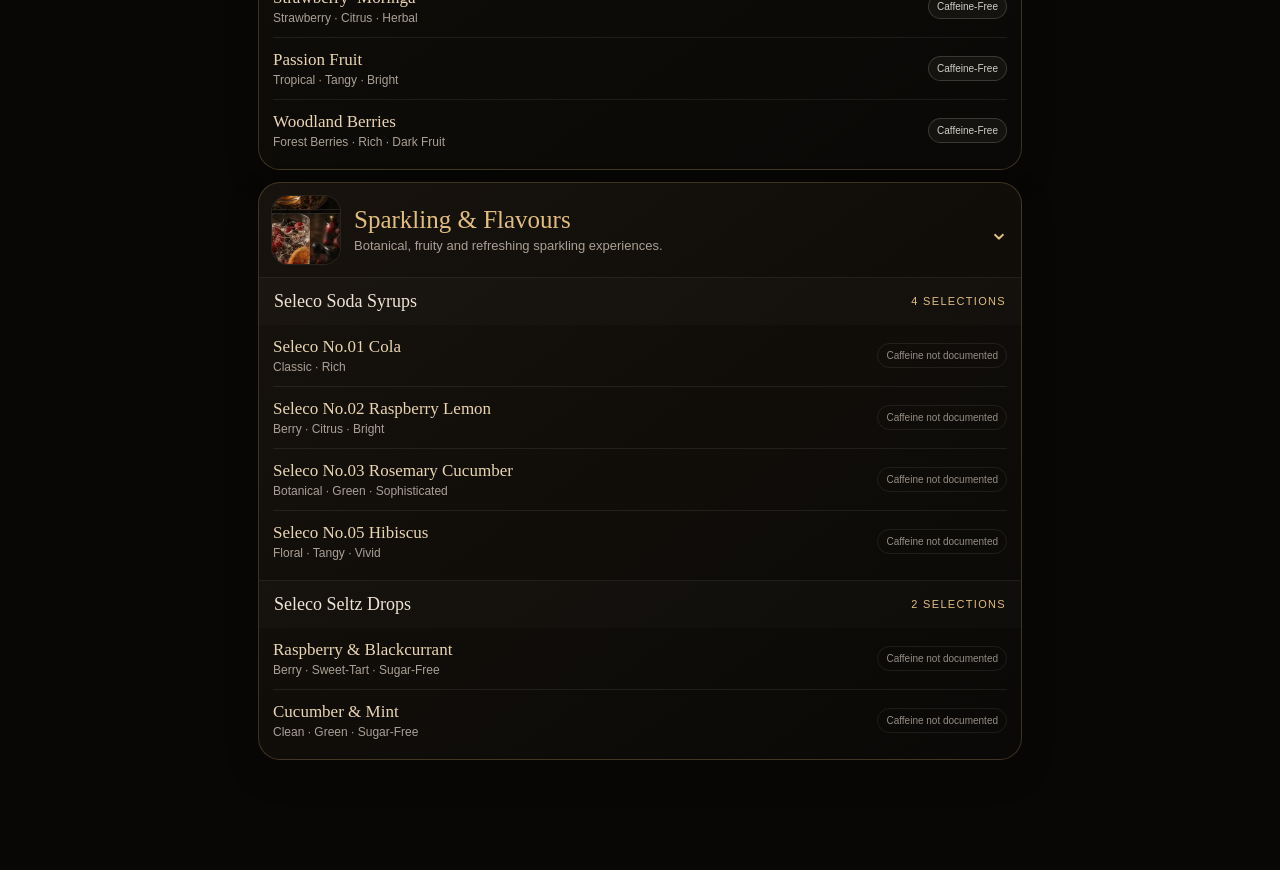
==== commit 52d679a8: "Switch live beverage menu to tested interactive v2" ====
--- a/beverage-menu/index.html
+++ b/beverage-menu/index.html
@@ -1 +1 @@
-<!doctype html><html lang="en" dir="ltr"><head><meta charset="utf-8"><meta name="viewport" content="width=device-width,initial-scale=1,viewport-fit=cover"><meta name="theme-color" content="#080806"><meta name="apple-mobile-web-app-capable" content="yes"><meta name="apple-mobile-web-app-status-bar-style" content="black-translucent"><meta name="apple-mobile-web-app-title" content="MJ Beverage"><meta name="description" content="MJ Private Beverage Collection"><title>MJ Private Beverage Collection</title><link rel="manifest" href="manifest.webmanifest"><link rel="apple-touch-icon" href="assets/icon.svg"><link rel="icon" href="assets/icon.svg"><link rel="stylesheet" href="app.css"></head><body><div id="app" class="app"><header class="topbar"><button id="backBtn" class="btn iconBtn" type="button" aria-label="Back" hidden>‹</button><button id="brandBtn" class="brand" type="button"><span class="brandMark">MJ</span><span class="brandCopy">PRIVATE<br><b>BEVERAGE COLLECTION</b></span></button><div class="actions"><button id="searchBtn" class="btn iconBtn" type="button" aria-label="Search">⌕</button><button id="langBtn" class="btn" type="button">عربي</button></div></header><main id="main" aria-live="polite"></main><nav class="bottomNav"><button data-go="/" data-active="/"><span>⌂</span><small data-nav-label="home">Home</small></button><button data-go="/collection/arabic" data-active="/collection/arabic"><span>◒</span><small data-nav-label="arabic">Arabic</small></button><button data-go="/collection/specialty" data-active="/collection/specialty"><span>◉</span><small data-nav-label="coffee">Coffee</small></button><button data-go="/collection/tea" data-active="/collection/tea"><span>♨</span><small data-nav-label="tea">Tea</small></button><button data-go="/collection/sparkling" data-active="/collection/sparkling"><span>✦</span><small data-nav-label="spark">Sparkling</small></button></nav></div><script src="menu-data.js"></script><script src="menu-extra.js"></script><script src="app.js"></script></body></html>+<!doctype html><html lang="en" dir="ltr"><head><meta charset="utf-8"><meta name="viewport" content="width=device-width,initial-scale=1,viewport-fit=cover"><meta name="theme-color" content="#080705"><meta name="apple-mobile-web-app-capable" content="yes"><meta name="apple-mobile-web-app-status-bar-style" content="black-translucent"><meta name="apple-mobile-web-app-title" content="MJ Beverage"><title>MJ Private Beverage Collection</title><link rel="stylesheet" href="app-v2.css"></head><body><div class="app" id="app"><header class="top"><button class="brand" id="brandBtn" aria-label="Home"><span class="logo">MJ</span><span class="brandText">PRIVATE BEVERAGE<br>COLLECTION</span></button><div class="tools"><button class="iconBtn backBtn" id="backBtn" aria-label="Back">‹</button><button class="iconBtn" id="searchBtn" aria-label="Search">⌕</button><button class="langBtn" id="langBtn">عربي</button></div></header><main id="main"></main><nav class="bottom" id="bottomNav"><button data-cat="all" class="active"><span>⌂</span><small data-i="home">Home</small></button><button data-cat="arabic"><span>◈</span><small data-i="arabic">Arabic</small></button><button data-cat="specialty"><span>◉</span><small data-i="coffee">Coffee</small></button><button data-cat="tea"><span>♨</span><small data-i="tea">Tea</small></button><button data-cat="sparkling"><span>✦</span><small data-i="spark">Sparkling</small></button></nav><div class="toast" id="toast"></div></div><script src="asset-home.js"></script><script src="asset-arabic.js"></script><script src="asset-specialty.js"></script><script src="asset-tea.js"></script><script src="asset-sparkling.js"></script><script src="data-v2.js"></script><script src="app-v2.js"></script></body></html>
--- a/beverage-menu/app-v2.css
+++ b/beverage-menu/app-v2.css
@@ -0,0 +1,10 @@
+:root{--bg:#080705;--panel:#0e0c09;--panel2:#15110c;--gold:#c89b54;--gold2:#e1bd7f;--text:#f5eee5;--muted:#aaa095;--line:rgba(225,189,127,.22);--line2:rgba(255,255,255,.08);--safe-b:env(safe-area-inset-bottom,0px)}
+*{box-sizing:border-box}html{background:var(--bg);scroll-behavior:smooth}body{margin:0;background:radial-gradient(circle at 80% -10%,#241a10 0,#080705 35%);color:var(--text);font-family:-apple-system,BlinkMacSystemFont,"Segoe UI",Tahoma,Arial,sans-serif;min-height:100vh}button,input{font:inherit}button{color:inherit}.app{width:min(100%,820px);margin:auto;min-height:100vh;background:linear-gradient(180deg,rgba(255,255,255,.015),transparent 40%)}
+.top{position:sticky;top:0;z-index:50;display:flex;align-items:center;justify-content:space-between;gap:10px;padding:calc(10px + env(safe-area-inset-top,0px)) 16px 10px;background:rgba(8,7,5,.82);backdrop-filter:blur(18px);border-bottom:1px solid var(--line2)}.brand{border:0;background:none;display:flex;align-items:center;gap:10px;padding:0;text-align:left}.logo{font-family:Georgia,serif;color:var(--gold2);font-size:25px;line-height:1}.brandText{font-family:Georgia,serif;color:var(--gold2);font-size:13px;letter-spacing:.06em}.tools{display:flex;gap:7px}.iconBtn,.langBtn{border:1px solid var(--line);background:rgba(16,13,9,.75);min-height:38px;border-radius:999px;padding:0 12px}.iconBtn{width:40px;padding:0}.backBtn{display:none}
+.hero{position:relative;height:min(72vh,610px);min-height:470px;overflow:hidden}.hero img{position:absolute;inset:0;width:100%;height:100%;object-fit:cover;object-position:60% 34%}.hero:after{content:"";position:absolute;inset:0;background:linear-gradient(180deg,rgba(0,0,0,.06),rgba(0,0,0,.12) 28%,rgba(0,0,0,.73) 69%,var(--bg) 98%)}.heroCopy{position:absolute;z-index:2;left:22px;right:22px;bottom:38px;max-width:590px}.eyebrow{font-size:11px;letter-spacing:.2em;text-transform:uppercase;color:var(--gold2)}h1,h2,h3{font-family:Georgia,"Times New Roman",serif;font-weight:400;margin:0}h1{font-size:clamp(44px,11vw,78px);line-height:.96;letter-spacing:-.035em}.lead{font-size:16px;line-height:1.65;color:#d5ccc0;max-width:520px}.chips{display:flex;flex-wrap:wrap;gap:8px;margin-top:17px}.chip{border:1px solid var(--line);background:rgba(20,16,11,.54);backdrop-filter:blur(10px);border-radius:999px;padding:8px 11px;color:#dcc8a8;font-size:12px}.section{padding:20px 15px 110px}.intro{padding:0 5px 14px}.intro h2{font-size:34px;margin-top:5px}.intro p{color:var(--muted);line-height:1.6;margin:8px 0 0}.accordion{display:grid;gap:12px}.acc{border:1px solid var(--line);border-radius:22px;overflow:hidden;background:linear-gradient(145deg,rgba(24,19,13,.96),rgba(10,9,7,.96));box-shadow:0 14px 34px rgba(0,0,0,.18)}.accHead{width:100%;border:0;background:none;display:grid;grid-template-columns:70px 1fr auto;gap:13px;align-items:center;padding:12px;text-align:left}.accPic{width:70px;height:70px;border-radius:17px;object-fit:cover;object-position:center;border:1px solid rgba(255,255,255,.08)}.accName{font-family:Georgia,serif;color:var(--gold2);font-size:25px}.accSub{font-size:13px;color:var(--muted);margin-top:4px}.chev{font-size:24px;color:var(--gold2);transition:transform .25s}.acc.open .chev{transform:rotate(180deg)}.accBody{display:grid;grid-template-rows:0fr;transition:grid-template-rows .28s ease}.acc.open .accBody{grid-template-rows:1fr}.accInner{overflow:hidden}.subgroup{border-top:1px solid var(--line2)}.subHead{width:100%;border:0;background:rgba(255,255,255,.015);display:flex;align-items:center;justify-content:space-between;text-align:left;padding:13px 15px}.subName{font-family:Georgia,serif;font-size:18px;color:#eee3d5}.subCount{font-size:11px;color:var(--gold2);letter-spacing:.12em}.products{display:none;padding:0 14px 8px}.subgroup.open .products{display:block}.product{width:100%;border:0;border-top:1px solid var(--line2);background:none;display:grid;grid-template-columns:1fr auto;gap:10px;text-align:left;padding:12px 0;align-items:center}.product:first-child{border-top:0}.pName{font-family:Georgia,serif;color:#ead5b2;font-size:17px}.pProfile{color:var(--muted);font-size:12px;margin-top:3px}.badge{white-space:nowrap;border-radius:999px;padding:6px 8px;font-size:10px;border:1px solid var(--line2);color:#bbb0a1}.badge.caf{color:#ebc98e;border-color:rgba(218,170,94,.35);background:rgba(218,170,94,.07)}.badge.free{color:#cfd0c8;border-color:rgba(202,205,194,.2);background:rgba(202,205,194,.05)}.badge.decaf{color:#c8baa8;border-color:rgba(255,255,255,.14)}.badge.unknown{color:#958d84}.searchBox{display:flex;align-items:center;gap:8px;margin:0 0 14px;border:1px solid var(--line);border-radius:15px;background:#0e0c09;padding:0 12px}.searchBox input{width:100%;height:46px;border:0;outline:0;background:transparent;color:var(--text);font-size:15px}.searchBox input::placeholder{color:#7f776f}.countLine{font-size:12px;color:var(--muted);margin:0 4px 14px}
+.detail{padding-bottom:90px}.detailHero{position:relative;height:54vh;min-height:420px;max-height:570px}.detailHero img{width:100%;height:100%;object-fit:cover}.detailHero:after{content:"";position:absolute;inset:0;background:linear-gradient(180deg,rgba(0,0,0,.03),rgba(0,0,0,.28) 46%,var(--bg) 98%)}.detailHead{position:relative;margin-top:-130px;z-index:2;padding:0 20px}.detailHead h1{font-size:clamp(40px,10vw,68px)}.tags{display:flex;flex-wrap:wrap;gap:7px;margin-top:14px}.tag{padding:6px 8px;border:1px solid var(--line);border-radius:999px;color:#d8c5a8;font-size:11px}.detailBody{padding:18px 15px}.card{border:1px solid var(--line);background:linear-gradient(145deg,#12100c,#0b0a08);border-radius:20px;padding:16px;margin-bottom:12px}.card h3{font-size:24px;color:var(--gold2);margin:5px 0 8px}.story{color:#c2b7aa;line-height:1.68;margin:0}.facts{margin-top:10px}.fact{display:grid;grid-template-columns:minmax(95px,.75fr) 1.25fr;gap:10px;padding:10px 0;border-top:1px solid var(--line2)}.fact:first-child{border-top:0}.fk{color:#857d74;font-size:12px}.fv{font-size:13px;line-height:1.4}.xp{display:grid;grid-template-columns:1fr 1fr;gap:10px}.xp>div{border:1px solid var(--line2);border-radius:15px;padding:12px;background:rgba(255,255,255,.015)}.xp small{display:block;color:#837b72;font-size:10px;letter-spacing:.1em;margin-bottom:5px}.related{display:grid;gap:8px}.rel{border:1px solid var(--line2);border-radius:14px;padding:11px;background:#0d0b08;text-align:left}.rel b{font-family:Georgia,serif;color:#e4cda7;font-weight:400}.rel span{display:block;color:#8f877e;font-size:11px;margin-top:3px}
+.empty{display:none;text-align:center;padding:24px;color:var(--muted)}.bottom{position:fixed;z-index:45;left:50%;bottom:calc(8px + var(--safe-b));transform:translateX(-50%);width:min(calc(100% - 18px),790px);display:grid;grid-template-columns:repeat(5,1fr);padding:7px;border:1px solid var(--line);border-radius:22px;background:rgba(12,10,7,.9);backdrop-filter:blur(18px);box-shadow:0 18px 50px rgba(0,0,0,.35)}.bottom button{border:0;background:none;color:#8f877c;padding:5px 1px;font-size:10px}.bottom button span{display:block;font-size:18px;margin-bottom:2px}.bottom button.active{color:var(--gold2)}
+.toast{position:fixed;z-index:80;left:50%;bottom:100px;transform:translate(-50%,12px);opacity:0;pointer-events:none;background:#1c1710;color:#ead7b7;border:1px solid var(--line);padding:10px 14px;border-radius:999px;font-size:12px;transition:.25s}.toast.show{opacity:1;transform:translate(-50%,0)}
+[dir="rtl"] .brand,[dir="rtl"] .accHead,[dir="rtl"] .product,[dir="rtl"] .subHead,[dir="rtl"] .rel{text-align:right}[dir="rtl"] .heroCopy{direction:rtl}[dir="rtl"] .chev{transform-origin:center}[dir="rtl"] .accHead{grid-template-columns:70px 1fr auto}
+@media(min-width:700px){.section{padding-left:28px;padding-right:28px}.accordion{grid-template-columns:1fr 1fr}.acc.open{grid-column:span 2}.heroCopy{left:38px;right:38px}.detailBody{padding:22px 28px}.detailHead{padding:0 36px}.detailHero{height:62vh}.bottom{bottom:14px}}
+@media(prefers-reduced-motion:reduce){*{scroll-behavior:auto!important;transition:none!important}}
